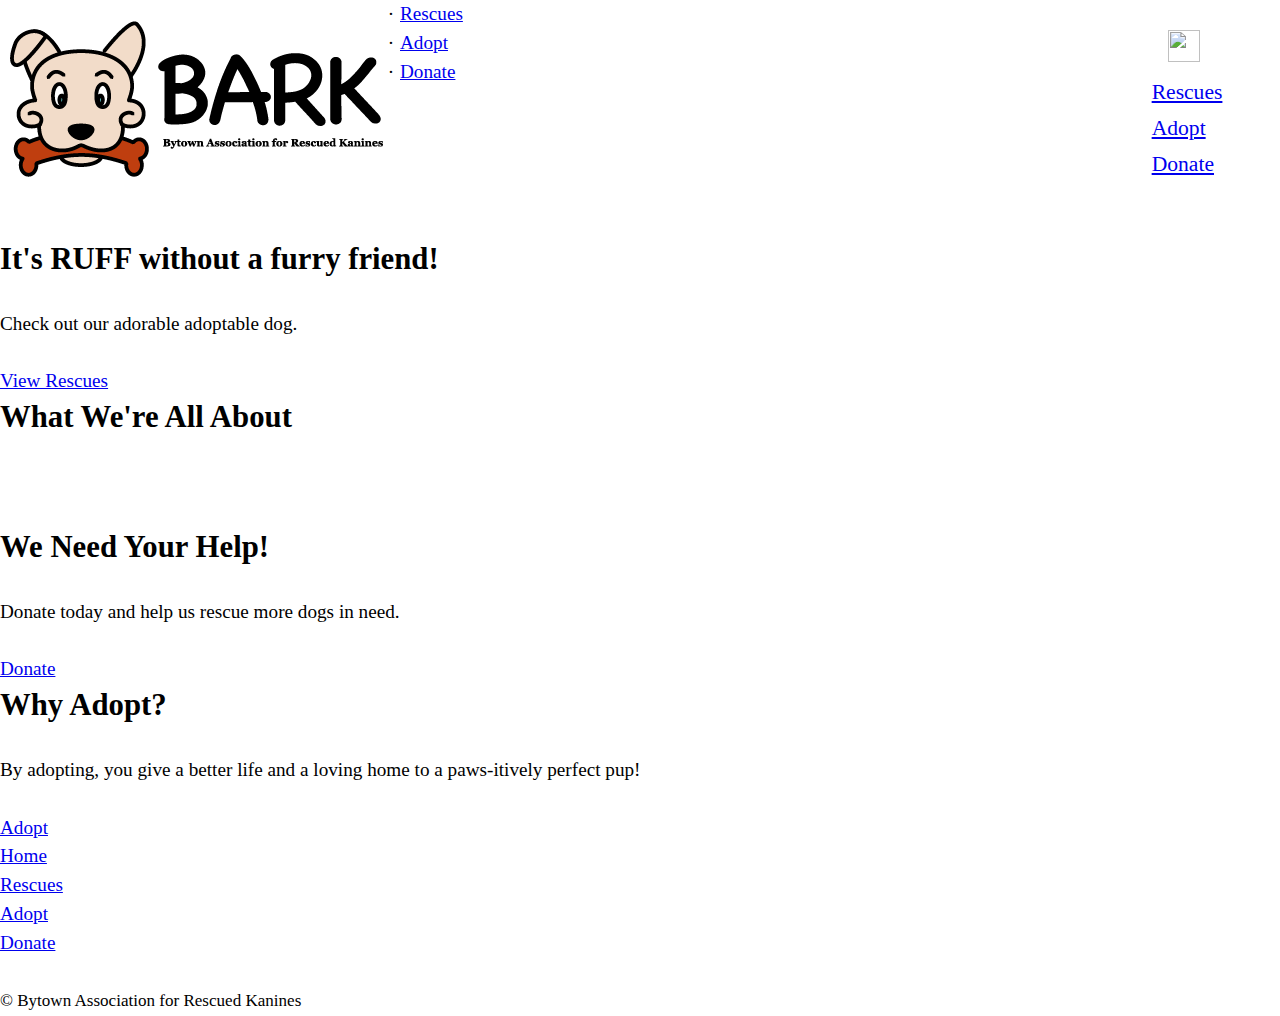
==== index.html @ 026fc251 "Add more content to index and create donate page" ====
<!DOCTYPE html>
<html lang="en-ca">
<head>
  <meta charset="utf-8">
  <title>BARK Ottawa • Home</title>
  <meta name="viewport" content="width=device-width,initial-scale=1">
  <link rel="shortcut icon" href="favicon.ico">
  <link rel="icon" type="image/png" href="favicon-196.png">
  <link href="css/moduels.css" rel="stylesheet">
  <link href="css/grid.css" rel="stylesheet">
  <link href="css/type.css" rel="stylesheet">
  <link href="css/main.css" rel="stylesheet">
</head>
<body>

  <header>
    <div class="grid">
      <div class="unit">
        <a href="index.html"><img src="images/bark-logo.png" alt="BARK logo"></a>
      </div>

      <nav class="unit">
        <ul>
          <li><a href="rescue.html">Rescues</a></li>
          <li><a href="adopt.html">Adopt</a></li>
          <li><a href="donate.html">Donate</a></li>
        </ul>
      </nav>
    </div>

    <div class="absolute  pin-tr pad-t gutter">
      <input type="checkbox" class="nav-check" id="nav-check">
      <label class="nav-label" for="nav-check">
        <i class="icon i-32">
          <img class="nav-open" src="images/icons/nav-open.svg" alt="">
          <img class="nav-close" src="images/icons/nav-close.svg" alt="">
        </i>
      </label>
      <nav class="nav island-1-2 gutter">
        <ul class="list-group push-0">
          <li class="push-1-4 mega"><a href="rescue.html">Rescues</a></li>
          <li class="push-1-4 mega"><a href="adopt.html">Adopt</a></li>
          <li class="mega"><a href="donate.html">Donate</a></li>
        </ul>
      </nav>
    </div>
  </header>

  <main>
    <section>
      <div>
        <div>
          <img src="" alt="">
        <div>

        <div>
          <h2>It's RUFF without a furry friend!</h2>
          <p>Check out our adorable adoptable dog.</p>

          <a href="rescue.html">View Rescues</a>
        </div>
      </div>
    </section>

    <section>
      <h2>What We're All About</h2>

      <div class="grid">
        <p class="unit"
        ></p>

        <div class="unit">
          <img src="" alt="">
        </div>
      </div>
    </section>

    <section>
      <div>
        <div>
          <img src="" alt="">
        <div>

        <div>
          <h2>We Need Your Help!</h2>
          <p>Donate today and help us rescue more dogs in need.</p>

          <a href="donate.html">Donate</a>
        </div>
      </div>
    </section>

    <section>
      <div>
        <h2>Why Adopt?</h2>
        <p>By adopting, you give a better life and a loving home to a paws-itively perfect pup!</p>

        <a href="adopt.html">Adopt</a>
      </div>
    </section>
  </main>

  <footer>
    <nav class="footer-nav">
      <ul>
        <li class="current-footer"><a href="index.html">Home</a></li>
        <li><a href="rescue.html">Rescues</a></li>
        <li><a href="adopt.html">Adopt</a></li>
        <li><a href="donate.html">Donate</a></li>
      </ul>
    </nav>

    <small>© Bytown Association for Rescued Kanines</small>
  </footer>

</body>
</html>
---- css/moduels.css ----
/*
 * Modulifier || Code released under the UNLICENSE
 * Code under other copyrights & licenses listed below.
 * https://modulifier.web-dev.tools/#responsive;images;list-group;embed;media-object;icons;hidden;positioning;nice-lists;forms;buttons;accessibility;print
 */

@-moz-viewport { width: device-width; scale: 1; }
@-ms-viewport { width: device-width; scale: 1; }
@-o-viewport { width: device-width; scale: 1; }
@-webkit-viewport { width: device-width; scale: 1; }
@viewport { width: device-width; scale: 1; }

html {
  box-sizing: border-box;
  -moz-text-size-adjust: 100%;
  -ms-text-size-adjust: 100%;
  -webkit-text-size-adjust: 100%;
  text-size-adjust: 100%;
}

*, *::before, *::after {
  box-sizing: inherit;
}

body {
  margin: 0;
}

article,
aside,
details,
figcaption,
figure,
footer,
header,
main,
menu,
nav,
section,
summary {
  display: block;
}

audio,
canvas,
progress,
video {
  display: inline-block;
  vertical-align: baseline;
}

template {
  display: none;
}

details {
  cursor: pointer;
}

audio:not([controls]) {
  display: none;
  height: 0;
}

a,
area,
button,
input,
label,
select,
textarea,
[tabindex] {
  -ms-touch-action: manipulation;
  touch-action: manipulation;
}

img {
  border: 0;
}

.img-flex,
.img-flex img {
  display: block;
  width: 100%;
}

svg {
  fill: currentColor;
}

svg:not(:root) {
  overflow: hidden;
}

svg.img-flex {
  width: 100%;
  height: 100%;
}

.image-replacement, .ir {
  overflow: hidden;
  direction: ltr;
  text-align: left;
  text-indent: 100%;
  white-space: nowrap;
}

.list-group, .list-group-inline, .list-group--inline {
  padding-left: 0;
  list-style-type: none;
}

.list-group > dd {
  margin-left: 0;
}

.list-group-inline::before,
.list-group-inline::after,
.list-group--inline::before,
.list-group--inline::after {
  content: "";
  display: table;
}

.list-group-inline::after,
.list-group--inline::after {
  clear: both;
}

.list-group-inline > li,
.list-group--inline > li {
  display: inline-block;
}

.list-group-inline > dt,
.list-group--inline > dt {
  clear: left;
  float: left;
  width: 11em;
}

.list-group-inline > dd,
.list-group--inline > dd {
  float: left;
  min-width: 12em;
}

.embed {
  margin-left: 0;
  margin-right: 0;
  overflow: hidden;
  position: relative;
  width: 100%;
}

.embed-1by1, .embed--1by1 {
  padding-top: 100%; /* Square */
}

.embed-4by3, .embed--4by3 {
  padding-top: 75%; /* Traditional TV/computer screens */
}

.embed-iso216, .embed--iso216 {
  padding-top: 70.92%; /* A-standard paper sizes */
}

.embed-3by2, .embed--3by2 {
  padding-top: 66.6%; /* Classic 35 mm film & most digital photos, landscape */
}

.embed-2by3, .embed--2by3 {
  padding-top: 150%; /* Classic 35 mm film & most digital photos, portrait */
}

.embed-golden, .embed--golden {
  padding-top: 61.8%; /* The Golden Ratio */
}

.embed-16by9, .embed--16by9 {
  padding-top: 56.25%; /* HD TV */
}

.embed-185by100, .embed--185by100 {
  padding-top: 54.05%; /* Common widescreen cinema */
}

.embed-24by10, .embed--24by10 {
  padding-top: 41.667%; /* Widescreen cinema: 2.4:1 */
}

.embed-3by1, .embed--3by1 {
  padding-top: 33.3333%; /* Panorama photos */
}

.embed-4by1, .embed--4by1 {
  padding-top: 25%; /* Polyvision */
}

.embed-5by1, .embed--5by1 {
  padding-top: 20%; /* Really wide... */
}

.embed-item, .embed__item {
  min-height: 100%;
  left: 0;
  position: absolute;
  top: 0;
  width: 100%;
}

.media {
  overflow: hidden;
}

.media-img, .media__img {
  float: left;
}

.media-img-reversed, .media__img--reversed {
  float: right;
}

.media-img-stacked, .media__img--stacked {
  float: none;
}

.media-body, .media__body {
  overflow: hidden;
  min-width: 12em; /* Slightly less than 200px, responsiveness built in */
}

.icon {
  display: inline-block;
  position: relative;
  background: transparent none no-repeat center center;
  background-size: contain;
  vertical-align: middle;
}

.i-16, .i--16 {
  height: 16px;
  width: 16px;
}

.i-18, .i--18 {
  height: 18px;
  width: 18px;
}

.i-20, .i--20 {
  height: 20px;
  width: 20px;
}

.i-24, .i--24 {
  height: 24px;
  width: 24px;
}

.i-32, .i--32 {
  height: 32px;
  width: 32px;
}

.i-48, .i--48 {
  height: 48px;
  width: 48px;
}

.i-64, .i--64 {
  height: 64px;
  width: 64px;
}

.i-96, .i--96 {
  height: 96px;
  width: 96px;
}

.i-128, .i--128 {
  height: 128px;
  width: 128px;
}

.i-192, .i--192 {
  height: 192px;
  width: 192px;
}

.i-256, .i--256 {
  height: 256px;
  width: 256px;
}

.icon img,
.icon svg {
  left: 0;
  height: 100%;
  position: absolute;
  top: 0;
  width: 100%;
  fill: currentColor;
}

.icon-label {
  vertical-align: middle;
}

.icon-link,
.icon-link:focus,
.icon-link:hover {
  text-decoration: none;
}

[hidden], .hidden {
  /* stylelint-disable declaration-no-important */
  display: none !important;
  visibility: hidden !important;
  /* stylelint-enable */
}

.visually-hidden {
  height: 1px;
  margin: -1px;
  overflow: hidden;
  padding: 0;
  position: absolute;
  width: 1px;
  border: 0;
  clip: rect(0 0 0 0);
  clip-path: inset(50%);
}

.visually-hidden.focusable:active, .visually-hidden.focusable:focus {
  height: auto;
  margin: 0;
  overflow: visible;
  position: static;
  width: auto;
  clip: auto;
  clip-path: none;
}

.invisible {
  visibility: hidden;
}

.chop,
.crop {
  overflow: hidden;
}

.truncate {
  max-width: 100%;
  overflow: hidden;
  width: 100%;
  text-overflow: ellipsis;
  white-space: nowrap;
}

.scrollable {
  max-width: 100%;
  overflow-x: auto;
  overflow-y: hidden;
  -webkit-overflow-scrolling: touch;
}

.flex-row {
  display: -webkit-flex;
  display: -ms-flexbox;
  display: flex;
}

.flex-justify {
  -webkit-justify-content: space-between;
  -ms-flex-pack: space-between;
  justify-content: space-between;
}

.flex-align-center {
  -webkit-align-items: center;
  -ms-flex-align: center;
  align-items: center;
}

.center-text,
.center-flow {
  text-align: center;
}

.center-block {
  margin-left: auto;
  margin-right: auto;
}

.no-auto-margins,
.not-centered {
  /* stylelint-disable declaration-no-important */
  margin-left: 0 !important;
  margin-right: 0 !important;
  /* stylelint-enable */
}

.center-content,
.center-content-vertical,
.center-contents,
.center-contents-vertical {
  display: -webkit-flex;
  display: -ms-flexbox;
  display: flex;
  -webkit-justify-content: center;
  -ms-flex-pack: center;
  justify-content: center;
  -webkit-align-items: center;
  -ms-flex-align: center;
  align-items: center;
  -webkit-align-content: center;
  -ms-flex-line-pack: center;
  align-content: center;
  -webkit-flex-direction: column wrap;
  -ms-flex-direction: column wrap;
  flex-flow: column wrap;
}

.center-content-start,
.center-content-vertical-start,
.center-contents-start,
.center-contents-vertical-start {
  display: -webkit-flex;
  display: -ms-flexbox;
  display: flex;
  -webkit-justify-content: center;
  -ms-flex-pack: center;
  justify-content: center;
  -webkit-flex-direction: column wrap;
  -ms-flex-direction: column wrap;
  flex-flow: column wrap;
}

.center-content-horizontal,
.center-contents-horizontal {
  display: -webkit-flex;
  display: -ms-flexbox;
  display: flex;
  -webkit-justify-content: center;
  -ms-flex-pack: center;
  justify-content: center;
  -webkit-align-items: center;
  -ms-flex-align: center;
  align-items: center;
  -webkit-align-content: center;
  -ms-flex-line-pack: center;
  align-content: center;
  -webkit-flex-direction: row wrap;
  -ms-flex-direction: row wrap;
  flex-flow: row wrap;
}

.clearfix::after {
  content: " ";
  display: block;
  clear: both;
}

.left {
  float: left;
}

.right {
  float: right;
}

.inline {
  display: inline;
}

.block {
  display: block;
}

.inline-block, .ib {
  display: inline-block;
}

.valign-top {
  vertical-align: top;
}

.valign-bottom {
  vertical-align: bottom;
}

.valign-middle {
  vertical-align: middle;
}

.fixed {
  position: fixed;
}

.relative {
  position: relative;
}

[class*="pin-"],
.absolute {
  position: absolute;
}

.static {
  position: static;
}

.zindex-1 {
  z-index: 1;
}

.zindex-2 {
  z-index: 2;
}

.zindex-3 {
  z-index: 3;
}

.zindex-1000 {
  z-index: 1000;
}

.pin-top-left,
.pin-left-top,
.pin-tl,
.pin-lt {
  top: 0;
  left: 0;
}

.pin-top-right,
.pin-right-top,
.pin-tr,
.pin-rt {
  top: 0;
  right: 0;
}

.pin-bottom-left,
.pin-left-bottom,
.pin-bl,
.pin-lb {
  bottom: 0;
  left: 0;
}

.pin-bottom-right,
.pin-right-bottom,
.pin-br,
.pin-rb {
  bottom: 0;
  right: 0;
}

.pin-top-center,
.pin-center-top,
.pin-tc,
.pin-ct {
  left: 50%;
  top: 0;
  transform: translateX(-50%);
}

.pin-bottom-center,
.pin-center-bottom,
.pin-bc,
.pin-cb {
  bottom: 0;
  left: 50%;
  transform: translateX(-50%);
}

.pin-center-left,
.pin-left-center,
.pin-cl,
.pin-lc {
  left: 0;
  top: 50%;
  transform: translateY(-50%);
}

.pin-center-right,
.pin-right-center,
.pin-cr,
.pin-rc {
  right: 0;
  top: 50%;
  transform: translateY(-50%);
}

.pin-center, .pin-c {
  left: 50%;
  top: 50%;
  transform: translate(-50%, -50%);
}

.width-quarter, .w-1-4 {
  width: 25%;
}

.width-half, .w-1-2 {
  width: 50%;
}

.width-full, .w-1 {
  width: 100%;
}

.height-quarter, .h-1-4 {
  height: 25%;
}

.height-half, .h-1-2 {
  height: 50%;
}

.height-full, .h-1 {
  height: 100%;
}

.height-win-quarter, .h-w-1-4 {
  height: 25vh;
  max-height: 46em;
}

.height-win-half, .h-w-1-2 {
  height: 50vh;
  max-height: 46em;
}

.height-win-full, .h-w-1 {
  height: 100vh;
  max-height: 46em;
}

ul {
  list-style-type: none;
}

ul > li::before {
  content: "·";
  float: left;
  margin-left: -1.6em;
  width: 1.3em;
  text-align: right;
}

ol {
  counter-reset: ol-simple-numbers;
  list-style-type: none;
}

ol > li::before {
  float: left;
  margin-left: -1.6em;
  width: 1.3em;
  counter-increment: ol-simple-numbers;
  content: counter(ol-simple-numbers);
  text-align: right;
}

.list-group > li::before,
.list-group-inline > li::before,
.list-group--inline > li::before {
  content: none;
}

/* stylelint-disable no-descending-specificity */

/*
 * (c) Nicolas Gallagher and Jonathan Neal of Normalize.css || MIT License
 *     https://necolas.github.io/normalize.css/
 */

button,
input,
optgroup,
select,
textarea {
  color: inherit;
  font: inherit;
  margin: 0;
}

button,
input {
  overflow: visible;
}

button,
select {
  text-transform: none;
}

button,
html [type="button"],
[type="reset"],
[type="submit"] {
  -webkit-appearance: button;
  cursor: pointer;
}

button[disabled],
html input[disabled] {
  cursor: default;
}

button::-moz-focus-inner,
input::-moz-focus-inner {
  border: 0;
  padding: 0;
}

[type="checkbox"],
[type="radio"] {
  opacity: 0;
  position: absolute;
  height: 1px;
  width: 1px;
}

[type="number"]::-webkit-inner-spin-button,
[type="number"]::-webkit-outer-spin-button {
  height: auto;
}

[type="search"]::-webkit-search-cancel-button,
[type="search"]::-webkit-search-decoration {
  -webkit-appearance: none;
}

fieldset {
  padding-left: 0;
  padding-right: 0;

  border: 0;
  border-top: 2px solid #666;
}

legend {
  color: inherit;
  display: table;
  max-width: 100%;
  padding: 0 .3em 0 0;
  white-space: normal;

  border: 0;

  font-weight: bold;
}

optgroup {
  font-weight: bold;
}

::-webkit-input-placeholder {
  color: inherit;
  opacity: .54;
}

::-webkit-file-upload-button {
  -webkit-appearance: button;
  font: inherit;
}

/* End Normalize.css code */

label,
.label-block {
  display: block;
  cursor: pointer;
}

[type="checkbox"] + label,
[type="radio"] + label,
.label-inline {
  display: inline-block;
}

input:not([type]),
[type="text"],
[type="number"],
[type="search"],
[type="url"],
[type="email"],
[type="password"],
[type="tel"],
[type="datetime-local"],
[type="month"],
[type="week"],
[type="date"],
[type="time"],
[type="range"],
select,
textarea {
  -moz-appearance: none;
  -webkit-appearance: none;
  appearance: none;
}

input,
textarea {
  display: block;
  width: 100%;

  background-color: #fff;
  border: 2px solid #666;
  border-radius: 0;
}

label {
  vertical-align: middle;
}

textarea {
  max-width: 100%;
  min-height: 4em;
  overflow: auto;
}

[type="color"] {
  display: inline-block;
  width: 2em;
}

select {
  display: block;
  width: 100%;

  background-image: url("data:image/svg+xml,%3Csvg xmlns='http://www.w3.org/2000/svg' width='256' height='256' viewBox='0 0 256 256'%3E%3Cpath fill='none' stroke='%23000' stroke-miterlimit='10' stroke-width='70' d='M36.3 82.1l91.9 91.8 91.5-91.8'/%3E%3C/svg%3E");
  background-repeat: no-repeat;
  background-position: calc(100% - .4em) center;
  background-size: 18px auto;
  background-color: #fff;
  border: 2px solid #666;
  border-radius: 0;
}

[type="checkbox"] + label::before {
  content: " ";
  display: inline-block;
  height: 1.8em;
  margin-right: .3em;
  position: relative;
  vertical-align: middle;
  top: -.1em;
  width: 1.8em;

  background-color: #fff;
  background-size: cover;
  border: 2px solid #666;

  line-height: inherit;
}

[type="checkbox"]:checked + label::before {
  background-image: url("data:image/svg+xml,%3Csvg xmlns='http://www.w3.org/2000/svg' width='256' height='256' viewBox='0 0 256 256'%3E%3Cpath fill='none' stroke='%23000' stroke-miterlimit='10' stroke-width='50' d='M49.9 130.1l50.8 50.7L206.1 75.2'/%3E%3C/svg%3E");
}

[type="checkbox"]:focus + label::before {
  outline: 3px solid #000;
  z-index: 1000;
}

[type="radio"] + label::before {
  content: " ";
  display: inline-block;
  height: 1.8em;
  margin-right: .3em;
  position: relative;
  vertical-align: middle;
  top: -.1em;
  width: 1.8em;

  background-color: #fff;
  background-size: cover;
  border: 2px solid #666;
  border-radius: 50%;

  line-height: inherit;
}

[type="radio"]:checked + label::before {
  background-image: url("data:image/svg+xml,%3Csvg xmlns='http://www.w3.org/2000/svg' width='256' height='256' viewBox='0 0 256 256'%3E%3Ccircle cx='128' cy='128' r='70.4'/%3E%3C/svg%3E");
}

[type="radio"]:focus + label::before,
[type="radio"] + label:focus::before {
  box-shadow: 0 0 0 3px #000;
  z-index: 1000;
}

[type="range"] {
  border: 0;
  background-color: #fff;
}

[type="range"]::-webkit-slider-runnable-track {
  height: 6px;

  -webkit-appearance: none;
  appearance: none;
  background-color: #ccc;
  border: 0;
  border-radius: 3px;
}

[type="range"]:active::-webkit-slider-runnable-track {
  background-color: #ccc;
}

[type="range"]::-moz-range-track {
  height: 6px;

  -moz-appearance: none;
  appearance: none;
  background-color: #ccc;
  border: 0;
  border-radius: 3px;
}

[type="range"]:active::-moz-range-track {
  background-color: #ccc;
}

[type="range"]::-ms-track {
  height: 6px;

  -ms-appearance: none;
  appearance: none;
  background-color: #ccc;
  border: 0;
  border-radius: 3px;
}

[type="range"]:active::-ms-track {
  background-color: #ccc;
}

[type="range"]::-webkit-slider-thumb {
  margin-top: -4px;
  height: 16px;
  width: 16px;

  -webkit-appearance: none;
  appearance: none;
  background-color: #000;
  border: none;
  border-radius: 50%;
}

[type="range"]:hover::-webkit-slider-thumb {
  background-color: #000;
}

[type="range"]:active::-webkit-slider-thumb {
  background-color: #000;
}

[type="range"]::-moz-range-thumb {
  margin-top: -4px;
  height: 16px;
  width: 16px;

  -webkit-appearance: none;
  appearance: none;
  background-color: #000;
  border: none;
  border-radius: 50%;
}

[type="range"]:hover::-moz-range-thumb {
  background-color: #000;
}

[type="range"]:active::-moz-range-thumb {
  background-color: #000;
}

[type="range"]::-ms-thumb {
  margin-top: -4px;
  height: 16px;
  width: 16px;

  -webkit-appearance: none;
  appearance: none;
  background-color: #000;
  border: none;
  border-radius: 50%;
}

[type="range"]:hover::-ms-thumb {
  background-color: #000;
}

[type="range"]:active::-ms-thumb {
  background-color: #000;
}

[type="checkbox"].hide-custom-input + label::before,
[type="checkbox"] + .hide-custom-input::before,
[type="radio"].hide-custom-input + label::before,
[type="radio"] + .hide-custom-input::before {
  content: none;
  display: none;
}

/* stylelint-enable */

.link-box {
  display: block;
  text-decoration: none;
}

/* stylelint-disable no-descending-specificity */

button,
.btn {
  cursor: pointer;
  display: inline-block;
  margin: 0;
  overflow: visible;
  padding: .375em .75em .42em;
  -webkit-appearance: none;
  -moz-appearance: none;
  appearance: none;
  background-color: #333;
  border-radius: 4px;
  border: 3px solid #333;
  color: #fff;
  font: inherit;
  text-decoration: none;
  text-transform: none;
}

button::-moz-focus-inner {
  border: 0;
  padding: 0;
}

/* stylelint-enable */

button:focus,
button:hover,
.btn:focus,
.btn:hover {
  background-color: #000;
  border-color: #000;
  color: #fff;
}

button[disabled] {
  cursor: default;
}

.btn-light, .btn--light {
  background-color: #e2e2e2;
  border-color: #e2e2e2;
  color: #000;
}

.btn-light:focus,
.btn-light:hover,
.btn--light:focus,
.btn--light:hover {
  background-color: #666;
  border-color: #666;
  color: #fff;
}

.btn-ghost,
.btn--ghost {
  background-color: transparent;
  border-color: #333;
  color: #000;
}

.btn-ghost:focus,
.btn-ghost:hover,
.btn--ghost:focus,
.btn--ghost:hover {
  background-color: #e2e2e2;
  border-color: #000;
  color: #000;
}

.btn-link {
  display: inline;
  padding: 0;
  background-color: transparent;
  border-radius: 0;
  border: 0;
  color: inherit;
}

.btn-link:focus,
.btn-link:hover {
  background-color: transparent;
  color: inherit;
}

a:hover, a:active {
  outline: none;
}

a:focus,
[tabindex="0"]:focus,
details:focus,
summary:focus,
input:focus,
textarea:focus,
button:focus,
select:focus {
  outline: 3px solid #000;
  outline-offset: 0;
}

a:focus, [tabindex="0"]:focus {
  outline-offset: 3px;
}

.skip-links {
  margin: 0;
  padding: 0;
  list-style-type: none;
}

.skip-links > li::before {
  content: none; /* Remove the bullets if nice lists is selected */
}

.skip-links a,
.skip-links button {
  padding: .5em .75em;
  position: absolute;
  top: -10em;
  z-index: 10000; /* To make sure they're always on top */
  background-color: #000;
  border: 0;
  color: #fff;
  font-size: 1.125rem;
  font-weight: bold;
  text-decoration: none;
}

.skip-links a:focus,
.skip-links button:focus {
  outline-offset: 3px;
  top: 0;
}

[aria-busy="true"] {
  cursor: progress;
}

[aria-controls] {
  cursor: pointer;
}

[aria-disabled] {
  cursor: default;
}

.print-only {
  display: none;
  visibility: hidden;
}

.page-break-before {
  page-break-before: always;
}

.page-break-after {
  page-break-after: always;
}

.no-page-break-inside {
  page-break-inside: avoid;
}

@media print {

  /* stylelint-disable declaration-no-important */

  .no-print {
    display: none !important;
    visibility: hidden !important;
  }

  .print-only,
  .force-print {
    display: block !important;
    visibility: visible !important;
  }

  /* stylelint-enable */

  .visually-hidden.force-print {
    height: auto;
    margin: 0;
    overflow: visible;
    padding: 0;
    position: static;
    width: auto;
    border: 0;
    clip: initial;
    clip-path: none;
  }

  /*
   * (c) Fabien Sa || MIT License
   *     http://bafs.github.io/Gutenberg/
   */

  table,
  blockquote,
  pre,
  code,
  figure,
  li,
  hr,
  ul,
  ol,
  a,
  tr {
    page-break-inside: avoid;
  }

  h1, h2, h3, h4, h5, h6, p, a {
    orphans: 3;
    widows: 3;
  }

  h1,
  h2,
  h3,
  h4,
  h5,
  h6 {
    page-break-after: avoid;
    page-break-inside: avoid;
  }

  h1 + p,
  h2 + p,
  h3 + p,
  h4 + p,
  h5 + p,
  h6 + p {
    page-break-before: avoid;
  }

  img {
    page-break-after: auto;
    page-break-before: auto;
    page-break-inside: avoid;
  }

  /* stylelint-disable declaration-no-important */

  pre {
    white-space: pre-wrap !important;
    word-wrap: break-word;
  }

  /* stylelint-enable */

  /* End Gutenberg code */

  /*
   * (c) HTML5 Boilerplate || MIT License
   *     https://html5boilerplate.com/
   */

  /* stylelint-disable declaration-no-important */

  *, *::before, *::after, *::first-letter, *::first-line {
    background: none transparent !important;
    color: #000 !important;
    box-shadow: none !important;
    text-shadow: none !important;
  }

  /* stylelint-enable */

  a, a:visited {
    text-decoration: underline;
  }

  a[href]::after {
    content: " (" attr(href) ")";
  }

  abbr[title]::after {
    content: " (" attr(title) ")";
  }

  a[href^="#"]::after,
  a[href^="javascript:"]::after,
  a.no-print-href::after,
  a.href-no-print::after {
    content: "";
  }

  thead {
    display: table-header-group;
  }

  /* End HTML5 Boilerplate code */

}
---- css/grid.css ----
/*
  Gridifier || Code released under the UNLICENSE
  https://gridifier.web-dev.tools/#xs,4,0,0,0;s,4,25,0,0;m,4,38,1,1;l,4,60,1,1
*/

.grid {
  margin: 0;
  padding: 0;
  letter-spacing: -.31em;
  text-rendering: optimizeSpeed;
  display: -webkit-flex;
  display: -ms-flexbox;
  display: flex;
  -webkit-flex-flow: row wrap;
  -ms-flex-flow: row wrap;
  flex-flow: row wrap;
}

.grid-bottom {
  -webkit-align-items: flex-end;
  -ms-align-items: flex-end;
  align-items: flex-end;
}

.grid-middle {
  -webkit-align-items: center;
  -ms-align-items: center;
  align-items: center;
}

.grid-stretch {
  -webkit-align-items: stretch;
  -ms-align-items: stretch;
  align-items: stretch;
}

.opera-only :-o-prefocus,
.grid {
  word-spacing: -.43em;
}

.unit {
  letter-spacing: normal;
  text-rendering: auto;
  vertical-align: top;
  word-spacing: normal;
  display: inline-block;
  visibility: visible;
}

.grid-bottom .unit {
  vertical-align: bottom;
}

.grid-middle .unit {
  vertical-align: middle;
}

[class*="unit-push-"],
[class*="unit-pull-"] {
  position: relative;
}

.unit-content-distribute {
  display: -ms-flexbox;
  display: -webkit-flex;
  display: flex;
  -ms-flex-direction: column;
  -webkit-flex-direction: column;
  flex-direction: column;
  -ms-flex-pack: justify;
  -webkit-justify-content: space-between;
  justify-content: space-between;
}

.unit-content-center,
.unit-content-center-vertical {
  display: -webkit-flex;
  display: -ms-flexbox;
  display: flex;
  -webkit-justify-content: center;
  -ms-flex-pack: center;
  justify-content: center;
  -webkit-align-items: center;
  -ms-flex-align: center;
  align-items: center;
  -webkit-align-content: center;
  -ms-flex-line-pack: center;
  align-content: center;
  -webkit-flex-direction: column wrap;
  -ms-flex-direction: column wrap;
  flex-flow: column wrap;
}

.unit-content-center-horizontal {
  display: -webkit-flex;
  display: -ms-flexbox;
  display: flex;
  -webkit-justify-content: center;
  -ms-flex-pack: center;
  justify-content: center;
  -webkit-align-items: center;
  -ms-flex-align: center;
  align-items: center;
  -webkit-align-content: center;
  -ms-flex-line-pack: center;
  align-content: center;
  -webkit-flex-direction: row wrap;
  -ms-flex-direction: row wrap;
  flex-flow: row wrap;
}

.content-fill,
.content-stretch {
  -ms-flex-grow: 2;
  -webkit-flex-grow: 2;
  flex-grow: 2;
  max-width: 100%; /* @bugfix: IE 10, 11 */
}

.content-shrink {
  -ms-align-self: center;
  -webkit-align-self: center;
  align-self: center;
}

.unit-xs-hidden,
.xs-0 {
  display: none;
  visibility: hidden;
}

.unit-xs-centered {
  margin: 0 auto;
}

.unit-xs-1,
.xs-1 {
  display: block;
  visibility: visible;
  width: 100%;
}

.unit-xs-1-2,
.xs-1-2 {
  width: 50%;
}

.unit-xs-1-3,
.xs-1-3 {
  width: 33.3333%;
}

.unit-xs-2-3,
.xs-2-3 {
  width: 66.6667%;
}

.unit-xs-1-4,
.xs-1-4 {
  width: 25%;
}

.unit-xs-3-4,
.xs-3-4 {
  width: 75%;
}

.unit-xs-1-2,
.xs-1-2,
.unit-xs-1-3,
.xs-1-3,
.unit-xs-2-3,
.xs-2-3,
.unit-xs-1-4,
.xs-1-4,
.unit-xs-3-4,
.xs-3-4 {
  display: inline-block;
  visibility: visible;
}

.unit-xs-1-2[class*="-content-"],
.xs-1-2[class*="-content-"],
.unit-xs-1-3[class*="-content-"],
.xs-1-3[class*="-content-"],
.unit-xs-2-3[class*="-content-"],
.xs-2-3[class*="-content-"],
.unit-xs-1-4[class*="-content-"],
.xs-1-4[class*="-content-"],
.unit-xs-3-4[class*="-content-"],
.xs-3-4[class*="-content-"] {
  display: -webkit-flex;
  display: -ms-flexbox;
  display: flex;
}

.unit-xs-content-distribute,
.xs-content-distribute {
  display: -ms-flexbox;
  display: -webkit-flex;
  display: flex;
  -ms-flex-direction: column;
  -webkit-flex-direction: column;
  flex-direction: column;
  -ms-flex-pack: justify;
  -webkit-justify-content: space-between;
  justify-content: space-between;
}

.unit-xs-content-center,
.unit-xs-content-center-vertical {
  display: -webkit-flex;
  display: -ms-flexbox;
  display: flex;
  -webkit-justify-content: center;
  -ms-flex-pack: center;
  justify-content: center;
  -webkit-align-items: center;
  -ms-flex-align: center;
  align-items: center;
  -webkit-align-content: center;
  -ms-flex-line-pack: center;
  align-content: center;
  -webkit-flex-direction: column wrap;
  -ms-flex-direction: column wrap;
  flex-flow: column wrap;
}

.unit-xs-content-center-horizontal {
  display: -webkit-flex;
  display: -ms-flexbox;
  display: flex;
  -webkit-justify-content: center;
  -ms-flex-pack: center;
  justify-content: center;
  -webkit-align-items: center;
  -ms-flex-align: center;
  align-items: center;
  -webkit-align-content: center;
  -ms-flex-line-pack: center;
  align-content: center;
  -webkit-flex-direction: row wrap;
  -ms-flex-direction: row wrap;
  flex-flow: row wrap;
}

.xs-content-fill,
.xs-content-stretch {
  -ms-flex-grow: 2;
  -webkit-flex-grow: 2;
  flex-grow: 2;
  max-width: 100%; /* @bugfix: IE 10, 11 */
}

.xs-content-shrink {
  -ms-align-self: center;
  -webkit-align-self: center;
  align-self: center;
}

@media only screen and (min-width: 25em) {

  .unit-s-hidden,
  .s-0 {
    display: none;
    visibility: hidden;
  }

  .unit-s-centered {
    margin: 0 auto;
  }

  .unit-s-1,
  .s-1 {
    display: block;
    visibility: visible;
    width: 100%;
  }

  .unit-s-1-2,
  .s-1-2 {
    width: 50%;
  }

  .unit-s-1-3,
  .s-1-3 {
    width: 33.3333%;
  }

  .unit-s-2-3,
  .s-2-3 {
    width: 66.6667%;
  }

  .unit-s-1-4,
  .s-1-4 {
    width: 25%;
  }

  .unit-s-3-4,
  .s-3-4 {
    width: 75%;
  }

  .unit-s-1-2,
  .s-1-2,
  .unit-s-1-3,
  .s-1-3,
  .unit-s-2-3,
  .s-2-3,
  .unit-s-1-4,
  .s-1-4,
  .unit-s-3-4,
  .s-3-4 {
    display: inline-block;
    visibility: visible;
  }

  .unit-s-1-2[class*="-content-"],
  .s-1-2[class*="-content-"],
  .unit-s-1-3[class*="-content-"],
  .s-1-3[class*="-content-"],
  .unit-s-2-3[class*="-content-"],
  .s-2-3[class*="-content-"],
  .unit-s-1-4[class*="-content-"],
  .s-1-4[class*="-content-"],
  .unit-s-3-4[class*="-content-"],
  .s-3-4[class*="-content-"] {
    display: -webkit-flex;
    display: -ms-flexbox;
    display: flex;
  }

  .unit-s-content-distribute,
  .s-content-distribute {
    display: -ms-flexbox;
    display: -webkit-flex;
    display: flex;
    -ms-flex-direction: column;
    -webkit-flex-direction: column;
    flex-direction: column;
    -ms-flex-pack: justify;
    -webkit-justify-content: space-between;
    justify-content: space-between;
  }

  .unit-s-content-center,
  .unit-s-content-center-vertical {
    display: -webkit-flex;
    display: -ms-flexbox;
    display: flex;
    -webkit-justify-content: center;
    -ms-flex-pack: center;
    justify-content: center;
    -webkit-align-items: center;
    -ms-flex-align: center;
    align-items: center;
    -webkit-align-content: center;
    -ms-flex-line-pack: center;
    align-content: center;
    -webkit-flex-direction: column wrap;
    -ms-flex-direction: column wrap;
    flex-flow: column wrap;
  }

  .unit-s-content-center-horizontal {
    display: -webkit-flex;
    display: -ms-flexbox;
    display: flex;
    -webkit-justify-content: center;
    -ms-flex-pack: center;
    justify-content: center;
    -webkit-align-items: center;
    -ms-flex-align: center;
    align-items: center;
    -webkit-align-content: center;
    -ms-flex-line-pack: center;
    align-content: center;
    -webkit-flex-direction: row wrap;
    -ms-flex-direction: row wrap;
    flex-flow: row wrap;
  }

  .s-content-fill,
  .s-content-stretch {
    -ms-flex-grow: 2;
    -webkit-flex-grow: 2;
    flex-grow: 2;
    max-width: 100%; /* @bugfix: IE 10, 11 */
  }

  .s-content-shrink {
    -ms-align-self: center;
    -webkit-align-self: center;
    align-self: center;
  }

}

@media only screen and (min-width: 38em) {

  .unit-m-hidden,
  .m-0 {
    display: none;
    visibility: hidden;
  }

  .unit-m-centered {
    margin: 0 auto;
  }

  .unit-m-1,
  .m-1 {
    display: block;
    visibility: visible;
    width: 100%;
  }

  .unit-offset-m-0 {
    margin-left: 0;
  }

  .unit-push-m-0,
  .unit-pull-m-0 {
    left: 0;
  }

  .unit-m-1-2,
  .m-1-2 {
    width: 50%;
  }

  .unit-offset-m-1-2 {
    margin-left: 50%;
  }

  .unit-push-m-1-2 {
    left: 50%;
  }

  .unit-pull-m-1-2 {
    left: -50%;
  }

  .unit-m-1-3,
  .m-1-3 {
    width: 33.3333%;
  }

  .unit-offset-m-1-3 {
    margin-left: 33.3333%;
  }

  .unit-push-m-1-3 {
    left: 33.3333%;
  }

  .unit-pull-m-1-3 {
    left: -33.3333%;
  }

  .unit-m-2-3,
  .m-2-3 {
    width: 66.6667%;
  }

  .unit-offset-m-2-3 {
    margin-left: 66.6667%;
  }

  .unit-push-m-2-3 {
    left: 66.6667%;
  }

  .unit-pull-m-2-3 {
    left: -66.6667%;
  }

  .unit-m-1-4,
  .m-1-4 {
    width: 25%;
  }

  .unit-offset-m-1-4 {
    margin-left: 25%;
  }

  .unit-push-m-1-4 {
    left: 25%;
  }

  .unit-pull-m-1-4 {
    left: -25%;
  }

  .unit-m-3-4,
  .m-3-4 {
    width: 75%;
  }

  .unit-offset-m-3-4 {
    margin-left: 75%;
  }

  .unit-push-m-3-4 {
    left: 75%;
  }

  .unit-pull-m-3-4 {
    left: -75%;
  }

  .unit-m-1-2,
  .m-1-2,
  .unit-m-1-3,
  .m-1-3,
  .unit-m-2-3,
  .m-2-3,
  .unit-m-1-4,
  .m-1-4,
  .unit-m-3-4,
  .m-3-4 {
    display: inline-block;
    visibility: visible;
  }

  .unit-m-1-2[class*="-content-"],
  .m-1-2[class*="-content-"],
  .unit-m-1-3[class*="-content-"],
  .m-1-3[class*="-content-"],
  .unit-m-2-3[class*="-content-"],
  .m-2-3[class*="-content-"],
  .unit-m-1-4[class*="-content-"],
  .m-1-4[class*="-content-"],
  .unit-m-3-4[class*="-content-"],
  .m-3-4[class*="-content-"] {
    display: -webkit-flex;
    display: -ms-flexbox;
    display: flex;
  }

  .unit-m-content-distribute,
  .m-content-distribute {
    display: -ms-flexbox;
    display: -webkit-flex;
    display: flex;
    -ms-flex-direction: column;
    -webkit-flex-direction: column;
    flex-direction: column;
    -ms-flex-pack: justify;
    -webkit-justify-content: space-between;
    justify-content: space-between;
  }

  .unit-m-content-center,
  .unit-m-content-center-vertical {
    display: -webkit-flex;
    display: -ms-flexbox;
    display: flex;
    -webkit-justify-content: center;
    -ms-flex-pack: center;
    justify-content: center;
    -webkit-align-items: center;
    -ms-flex-align: center;
    align-items: center;
    -webkit-align-content: center;
    -ms-flex-line-pack: center;
    align-content: center;
    -webkit-flex-direction: column wrap;
    -ms-flex-direction: column wrap;
    flex-flow: column wrap;
  }

  .unit-m-content-center-horizontal {
    display: -webkit-flex;
    display: -ms-flexbox;
    display: flex;
    -webkit-justify-content: center;
    -ms-flex-pack: center;
    justify-content: center;
    -webkit-align-items: center;
    -ms-flex-align: center;
    align-items: center;
    -webkit-align-content: center;
    -ms-flex-line-pack: center;
    align-content: center;
    -webkit-flex-direction: row wrap;
    -ms-flex-direction: row wrap;
    flex-flow: row wrap;
  }

  .m-content-fill,
  .m-content-stretch {
    -ms-flex-grow: 2;
    -webkit-flex-grow: 2;
    flex-grow: 2;
    max-width: 100%; /* @bugfix: IE 10, 11 */
  }

  .m-content-shrink {
    -ms-align-self: center;
    -webkit-align-self: center;
    align-self: center;
  }

}

@media only screen and (min-width: 60em) {

  .unit-l-hidden,
  .l-0 {
    display: none;
    visibility: hidden;
  }

  .unit-l-centered {
    margin: 0 auto;
  }

  .unit-l-1,
  .l-1 {
    display: block;
    visibility: visible;
    width: 100%;
  }

  .unit-offset-l-0 {
    margin-left: 0;
  }

  .unit-push-l-0,
  .unit-pull-l-0 {
    left: 0;
  }

  .unit-l-1-2,
  .l-1-2 {
    width: 50%;
  }

  .unit-offset-l-1-2 {
    margin-left: 50%;
  }

  .unit-push-l-1-2 {
    left: 50%;
  }

  .unit-pull-l-1-2 {
    left: -50%;
  }

  .unit-l-1-3,
  .l-1-3 {
    width: 33.3333%;
  }

  .unit-offset-l-1-3 {
    margin-left: 33.3333%;
  }

  .unit-push-l-1-3 {
    left: 33.3333%;
  }

  .unit-pull-l-1-3 {
    left: -33.3333%;
  }

  .unit-l-2-3,
  .l-2-3 {
    width: 66.6667%;
  }

  .unit-offset-l-2-3 {
    margin-left: 66.6667%;
  }

  .unit-push-l-2-3 {
    left: 66.6667%;
  }

  .unit-pull-l-2-3 {
    left: -66.6667%;
  }

  .unit-l-1-4,
  .l-1-4 {
    width: 25%;
  }

  .unit-offset-l-1-4 {
    margin-left: 25%;
  }

  .unit-push-l-1-4 {
    left: 25%;
  }

  .unit-pull-l-1-4 {
    left: -25%;
  }

  .unit-l-3-4,
  .l-3-4 {
    width: 75%;
  }

  .unit-offset-l-3-4 {
    margin-left: 75%;
  }

  .unit-push-l-3-4 {
    left: 75%;
  }

  .unit-pull-l-3-4 {
    left: -75%;
  }

  .unit-l-1-2,
  .l-1-2,
  .unit-l-1-3,
  .l-1-3,
  .unit-l-2-3,
  .l-2-3,
  .unit-l-1-4,
  .l-1-4,
  .unit-l-3-4,
  .l-3-4 {
    display: inline-block;
    visibility: visible;
  }

  .unit-l-1-2[class*="-content-"],
  .l-1-2[class*="-content-"],
  .unit-l-1-3[class*="-content-"],
  .l-1-3[class*="-content-"],
  .unit-l-2-3[class*="-content-"],
  .l-2-3[class*="-content-"],
  .unit-l-1-4[class*="-content-"],
  .l-1-4[class*="-content-"],
  .unit-l-3-4[class*="-content-"],
  .l-3-4[class*="-content-"] {
    display: -webkit-flex;
    display: -ms-flexbox;
    display: flex;
  }

  .unit-l-content-distribute,
  .l-content-distribute {
    display: -ms-flexbox;
    display: -webkit-flex;
    display: flex;
    -ms-flex-direction: column;
    -webkit-flex-direction: column;
    flex-direction: column;
    -ms-flex-pack: justify;
    -webkit-justify-content: space-between;
    justify-content: space-between;
  }

  .unit-l-content-center,
  .unit-l-content-center-vertical {
    display: -webkit-flex;
    display: -ms-flexbox;
    display: flex;
    -webkit-justify-content: center;
    -ms-flex-pack: center;
    justify-content: center;
    -webkit-align-items: center;
    -ms-flex-align: center;
    align-items: center;
    -webkit-align-content: center;
    -ms-flex-line-pack: center;
    align-content: center;
    -webkit-flex-direction: column wrap;
    -ms-flex-direction: column wrap;
    flex-flow: column wrap;
  }

  .unit-l-content-center-horizontal {
    display: -webkit-flex;
    display: -ms-flexbox;
    display: flex;
    -webkit-justify-content: center;
    -ms-flex-pack: center;
    justify-content: center;
    -webkit-align-items: center;
    -ms-flex-align: center;
    align-items: center;
    -webkit-align-content: center;
    -ms-flex-line-pack: center;
    align-content: center;
    -webkit-flex-direction: row wrap;
    -ms-flex-direction: row wrap;
    flex-flow: row wrap;
  }

  .l-content-fill,
  .l-content-stretch {
    -ms-flex-grow: 2;
    -webkit-flex-grow: 2;
    flex-grow: 2;
    max-width: 100%; /* @bugfix: IE 10, 11 */
  }

  .l-content-shrink {
    -ms-align-self: center;
    -webkit-align-self: center;
    align-self: center;
  }

}
---- css/type.css ----
/*
  Typografier || Code released under the UNLICENSE
  https://typografier.web-dev.tools/#0,100,1.3,1.067,0;38,110,1.4,1.125,1;60,120,1.5,1.125,1;90,130,1.5,1.125,1
*/

html {
  font-size: 100%;
  line-height: 1.3;
}

a {
  background-color: transparent;
  -webkit-text-decoration-skip: objects;
}

sub,
sup {
  font-size: .75em;
  line-height: 1px;
  position: relative;
  vertical-align: baseline;
}

sup {
  top: -.5em;
}

sub {
  bottom: -.25em;
}

pre,
code,
kbd,
samp {
  font-size: 1em;
}

abbr[title] {
  border-bottom: none;
  text-decoration: underline;
  text-decoration: underline dotted;
}

b,
strong {
  font-weight: bold;
}

dfn,
caption {
  font-style: italic;
}

hr {
  border: 0;
  border-top: 2px solid #000;
  height: 0;
}

table {
  border-collapse: collapse;
  border-spacing: 0;
  width: 100%;
  table-layout: fixed;
}

caption {
  text-align: left;
}

th,
td {
  border-bottom: 1px solid #000;
  text-align: left;
  vertical-align: top;
}

thead th {
  vertical-align: bottom;

  border-bottom-width: 2px;
}

.text-left {
  text-align: left;
}

.text-right {
  text-align: right;
}

.text-center {
  text-align: center;
}

.normal {
  font-weight: normal;
  font-style: normal;
}

.not-bold {
  font-weight: normal;
}

.not-italic {
  font-style: normal;
}

.bold {
  font-weight: bold;
}

.italic {
  font-style: italic;
}

.text-upper {
  text-transform: uppercase;
}

.text-lower {
  text-transform: lowercase;
}

.wrapper {
  margin-left: auto;
  margin-right: auto;
  max-width: 52em;
  width: 100%;
}

.wrapper-no-center {
  max-width: 52em;
  width: 100%;
}

.max-length {
  margin-left: auto;
  margin-right: auto;
  max-width: 36em;
  width: 100%;
}

.max-length-no-center {
  max-width: 36em;
  width: 100%;
}

h1,
h2,
h3,
h4,
h5,
h6,
p,
ul,
ol,
dl,
dd,
figure,
blockquote,
details,
hr,
fieldset,
pre,
table,
caption,
menu {
  margin: 0 0 1.3rem;
}

.tenamega {
  font-size: 2.0408rem;
  line-height: 2.925rem;
}

.tenakilo {
  font-size: 1.9127rem;
  line-height: 2.6rem;
}

.tena {
  font-size: 1.7926rem;
  line-height: 2.6rem;
}

.nina {
  font-size: 1.68rem;
  line-height: 2.275rem;
}

.yotta {
  font-size: 1.5745rem;
  line-height: 2.275rem;
}

.zetta {
  font-size: 1.4757rem;
  line-height: 1.95rem;
}

h1,
.exa {
  font-size: 1.383rem;
  line-height: 1.95rem;
}

h2,
.peta {
  font-size: 1.2962rem;
  line-height: 1.95rem;
}

h3,
.tera {
  font-size: 1.2148rem;
  line-height: 1.625rem;
}

h4,
.giga {
  font-size: 1.1385rem;
  line-height: 1.625rem;
}

h5,
.mega {
  font-size: 1.067rem;
  line-height: 1.625rem;
}

h6,
.kilo,
input,
textarea {
  font-size: 1rem;
  line-height: 1.3rem;
}

small,
.milli {
  font-size: .9372rem;
  line-height: 1.3rem;
}

.micro {
  font-size: .8784rem;
  line-height: 1.3rem;
}

.nano {
  font-size: .8232rem;
  line-height: 1.3rem;
}

.pico {
  font-size: .7715rem;
  line-height: 1.3rem;
}

ul {
  padding-left: 1em;
}

ol {
  padding-left: 1.6em;
}

input,
option,
select {
  height: calc(1.3rem + .1625rem + .1625rem);
}

[type="color"] {
  width: calc(1.3rem + .1625rem + .1625rem);
}

[type="checkbox"],
[type="radio"] {
  display: inline-block;
  height: auto;
}

.push {
  margin-bottom: 1.3rem;
}

.push-none,
.push-0 {
  margin-bottom: 0;
}

.push-double,
.push-2 {
  margin-bottom: 2.6rem;
}

.push-three-quarters,
.push-3-4 {
  margin-bottom: .975rem;
}

.push-half,
.push-1-2 {
  margin-bottom: .65rem;
}

.push-quarter,
.push-1-4 {
  margin-bottom: .325rem;
}

.push-eighth,
.push-1-8 {
  margin-bottom: .1625rem;
}

.push-right-eighth,
.push-r-1-8 {
  margin-right: .1625rem;
}

.push-right-quarter,
.push-r-1-4 {
  margin-right: .325rem;
}

.push-right-half,
.push-r-1-2 {
  margin-right: .65rem;
}

.push-right-three-quarters,
.push-r-3-4 {
  margin-right: .975rem;
}

.push-right,
.push-r {
  margin-right: 1.3rem;
}

.pad-top,
.pad-t {
  padding-top: 1.3rem;
}

.pad-bottom,
.pad-b {
  padding-bottom: 1.3rem;
}

.pad-top-double,
.pad-t-2 {
  padding-top: 2.6rem;
}

.pad-bottom-double,
.pad-b-2 {
  padding-bottom: 2.6rem;
}

.pad-top-three-quarters,
.pad-t-3-4 {
  padding-top: .975rem;
}

.pad-bottom-three-quarters,
.pad-b-3-4 {
  padding-bottom: .975rem;
}

.pad-top-half,
.pad-t-1-2 {
  padding-top: .65rem;
}

.pad-bottom-half,
.pad-b-1-2 {
  padding-bottom: .65rem;
}

.pad-top-quarter,
.pad-t-1-4 {
  padding-top: .325rem;
}

.pad-bottom-quarter,
.pad-b-1-4 {
  padding-bottom: .325rem;
}

.pad-top-eighth,
.pad-t-1-8 {
  padding-top: .1625rem;
}

.pad-bottom-eighth,
.pad-b-1-8 {
  padding-bottom: .1625rem;
}

.island {
  padding: 1.3rem;
}

.island-double,
.island-2 {
  padding: 2.6rem;
}

.island-three-quarters,
.island-3-4 {
  padding: .975rem;
}

.island-half,
.island-1-2 {
  padding: .65rem;
}

.island-quarter,
.island-1-4,
td,
table th {
  padding: .325rem;
}

.island-eighth,
.island-1-8,
input:not([type="checkbox"]),
input:not([type="radio"]),
textarea {
  padding: .1625rem;
}

.gutter {
  padding-left: 1.3rem;
  padding-right: 1.3rem;
}

.gutter-double,
.gutter-2 {
  padding-left: 2.6rem;
  padding-right: 2.6rem;
}

.gutter-three-quarters,
.gutter-3-4 {
  padding-left: .975rem;
  padding-right: .975rem;
}

.gutter-half,
.gutter-1-2 {
  padding-left: .65rem;
  padding-right: .65rem;
}

.gutter-quarter,
.gutter-1-4,
caption {
  padding-left: .325rem;
  padding-right: .325rem;
}

.gutter-eighth,
.gutter-1-8 {
  padding-left: .1625rem;
  padding-right: .1625rem;
}

.i-1 {
  height: 1.3rem;
  width: 1.3rem;
}

.i-3-4 {
  height: .975rem;
  width: .975rem;
}

.i-1-2 {
  height: .65rem;
  width: .65rem;
}

.i-1-4 {
  height: .325rem;
  width: .325rem;
}

.i-1-8 {
  height: .1625rem;
  width: .1625rem;
}

.i-1-1-2,
.i-3-2 {
  height: 1.95rem;
  width: 1.95rem;
}

.i-1-1-4,
.i-5-4 {
  height: 1.625rem;
  width: 1.625rem;
}

.i-1-3-4,
.i-7-4 {
  height: 2.275rem;
  width: 2.275rem;
}

.i-2 {
  height: 2.6rem;
  width: 2.6rem;
}

select {
  padding: 0 .1625rem;
}

fieldset {
  padding: .325rem 0;

  border: 0;
  border-top: 2px solid #000;
}

legend {
  padding-right: .325rem;
}

@media only screen and (min-width: 38em) {

  html {
    font-size: 110%;
    line-height: 1.4;
  }

  h1,
  h2,
  h3,
  h4,
  h5,
  h6,
  p,
  ul,
  ol,
  dl,
  dd,
  figure,
  blockquote,
  details,
  hr,
  fieldset,
  pre,
  table,
  caption,
  menu {
    margin: 0 0 1.4rem;
  }

  .tenamega {
    font-size: 3.6532rem;
    line-height: 4.9rem;
  }

  .tenakilo {
    font-size: 3.2473rem;
    line-height: 4.55rem;
  }

  .tena {
    font-size: 2.8865rem;
    line-height: 3.85rem;
  }

  .nina {
    font-size: 2.5658rem;
    line-height: 3.5rem;
  }

  .yotta {
    font-size: 2.2807rem;
    line-height: 3.15rem;
  }

  .zetta {
    font-size: 2.0273rem;
    line-height: 2.8rem;
  }

  h1,
  .exa {
    font-size: 1.802rem;
    line-height: 2.45rem;
  }

  h2,
  .peta {
    font-size: 1.6018rem;
    line-height: 2.1rem;
  }

  h3,
  .tera {
    font-size: 1.4238rem;
    line-height: 2.1rem;
  }

  h4,
  .giga {
    font-size: 1.2656rem;
    line-height: 1.75rem;
  }

  h5,
  .mega {
    font-size: 1.125rem;
    line-height: 1.75rem;
  }

  h6,
  .kilo,
  input,
  textarea {
    font-size: 1rem;
    line-height: 1.4rem;
  }

  small,
  .milli {
    font-size: .8889rem;
    line-height: 1.4rem;
  }

  .micro {
    font-size: .7901rem;
    line-height: 1.4rem;
  }

  .nano {
    font-size: .7023rem;
    line-height: 1.05rem;
  }

  .pico {
    font-size: .6243rem;
    line-height: 1.05rem;
  }

  ul,
  ol {
    padding-left: 0;
  }

  ul ul,
  ol ul {
    padding-left: 1em;
  }

  ol ol,
  ul ol {
    padding-left: 1.6em;
  }

  .hang-punc {
    float: left;
    margin-left: -1.4em;
    text-align: right;
    width: 1.3em;
  }

  table {
    margin-left: -.35rem;
    margin-right: -.35rem;
    width: calc(100% + .35rem + .35rem);
  }

  input,
  option,
  select {
    height: calc(1.4rem + .175rem + .175rem);
  }

  [type="color"] {
    width: calc(1.4rem + .175rem + .175rem);
  }

  [type="checkbox"],
  [type="radio"] {
    display: inline-block;
    height: auto;
  }

  .push {
    margin-bottom: 1.4rem;
  }

  .push-none,
  .push-0 {
    margin-bottom: 0;
  }

  .push-double,
  .push-2 {
    margin-bottom: 2.8rem;
  }

  .push-three-quarters,
  .push-3-4 {
    margin-bottom: 1.05rem;
  }

  .push-half,
  .push-1-2 {
    margin-bottom: .7rem;
  }

  .push-quarter,
  .push-1-4 {
    margin-bottom: .35rem;
  }

  .push-eighth,
  .push-1-8 {
    margin-bottom: .175rem;
  }

  .push-right-eighth,
  .push-r-1-8 {
    margin-right: .175rem;
  }

  .push-right-quarter,
  .push-r-1-4 {
    margin-right: .35rem;
  }

  .push-right-half,
  .push-r-1-2 {
    margin-right: .7rem;
  }

  .push-right-three-quarters,
  .push-r-3-4 {
    margin-right: 1.05rem;
  }

  .push-right,
  .push-r {
    margin-right: 1.4rem;
  }

  .pad-top,
  .pad-t {
    padding-top: 1.4rem;
  }

  .pad-bottom,
  .pad-b {
    padding-bottom: 1.4rem;
  }

  .pad-top-double,
  .pad-t-2 {
    padding-top: 2.8rem;
  }

  .pad-bottom-double,
  .pad-b-2 {
    padding-bottom: 2.8rem;
  }

  .pad-top-three-quarters,
  .pad-t-3-4 {
    padding-top: 1.05rem;
  }

  .pad-bottom-three-quarters,
  .pad-b-3-4 {
    padding-bottom: 1.05rem;
  }

  .pad-top-half,
  .pad-t-1-2 {
    padding-top: .7rem;
  }

  .pad-bottom-half,
  .pad-b-1-2 {
    padding-bottom: .7rem;
  }

  .pad-top-quarter,
  .pad-t-1-4 {
    padding-top: .35rem;
  }

  .pad-bottom-quarter,
  .pad-b-1-4 {
    padding-bottom: .35rem;
  }

  .pad-top-eighth,
  .pad-t-1-8 {
    padding-top: .175rem;
  }

  .pad-bottom-eighth,
  .pad-b-1-8 {
    padding-bottom: .175rem;
  }

  .island {
    padding: 1.4rem;
  }

  .island-double,
  .island-2 {
    padding: 2.8rem;
  }

  .island-three-quarters,
  .island-3-4 {
    padding: 1.05rem;
  }

  .island-half,
  .island-1-2 {
    padding: .7rem;
  }

  .island-quarter,
  .island-1-4,
  td,
  table th {
    padding: .35rem;
  }

  .island-eighth,
  .island-1-8,
  input:not([type="checkbox"]),
  input:not([type="radio"]),
  textarea {
    padding: .175rem;
  }

  .gutter {
    padding-left: 1.4rem;
    padding-right: 1.4rem;
  }

  .gutter-double,
  .gutter-2 {
    padding-left: 2.8rem;
    padding-right: 2.8rem;
  }

  .gutter-three-quarters,
  .gutter-3-4 {
    padding-left: 1.05rem;
    padding-right: 1.05rem;
  }

  .gutter-half,
  .gutter-1-2 {
    padding-left: .7rem;
    padding-right: .7rem;
  }

  .gutter-quarter,
  .gutter-1-4,
  caption {
    padding-left: .35rem;
    padding-right: .35rem;
  }

  .gutter-eighth,
  .gutter-1-8 {
    padding-left: .175rem;
    padding-right: .175rem;
  }

  .i-1 {
    height: 1.4rem;
    width: 1.4rem;
  }

  .i-3-4 {
    height: 1.05rem;
    width: 1.05rem;
  }

  .i-1-2 {
    height: .7rem;
    width: .7rem;
  }

  .i-1-4 {
    height: .35rem;
    width: .35rem;
  }

  .i-1-8 {
    height: .175rem;
    width: .175rem;
  }

  .i-1-1-2,
  .i-3-2 {
    height: 2.1rem;
    width: 2.1rem;
  }

  .i-1-1-4,
  .i-5-4 {
    height: 1.75rem;
    width: 1.75rem;
  }

  .i-1-3-4,
  .i-7-4 {
    height: 2.45rem;
    width: 2.45rem;
  }

  .i-2 {
    height: 2.8rem;
    width: 2.8rem;
  }

  select {
    padding: 0 .175rem;
  }

  fieldset {
    padding: .35rem 0;

    border: 0;
    border-top: 2px solid #000;
  }

  legend {
    padding-right: .35rem;
  }

}

@media only screen and (min-width: 60em) {

  html {
    font-size: 120%;
    line-height: 1.5;
  }

  h1,
  h2,
  h3,
  h4,
  h5,
  h6,
  p,
  ul,
  ol,
  dl,
  dd,
  figure,
  blockquote,
  details,
  hr,
  fieldset,
  pre,
  table,
  caption,
  menu {
    margin: 0 0 1.5rem;
  }

  .tenamega {
    font-size: 3.6532rem;
    line-height: 4.875rem;
  }

  .tenakilo {
    font-size: 3.2473rem;
    line-height: 4.5rem;
  }

  .tena {
    font-size: 2.8865rem;
    line-height: 4.125rem;
  }

  .nina {
    font-size: 2.5658rem;
    line-height: 3.375rem;
  }

  .yotta {
    font-size: 2.2807rem;
    line-height: 3rem;
  }

  .zetta {
    font-size: 2.0273rem;
    line-height: 3rem;
  }

  h1,
  .exa {
    font-size: 1.802rem;
    line-height: 2.625rem;
  }

  h2,
  .peta {
    font-size: 1.6018rem;
    line-height: 2.25rem;
  }

  h3,
  .tera {
    font-size: 1.4238rem;
    line-height: 1.875rem;
  }

  h4,
  .giga {
    font-size: 1.2656rem;
    line-height: 1.875rem;
  }

  h5,
  .mega {
    font-size: 1.125rem;
    line-height: 1.5rem;
  }

  h6,
  .kilo,
  input,
  textarea {
    font-size: 1rem;
    line-height: 1.5rem;
  }

  small,
  .milli {
    font-size: .8889rem;
    line-height: 1.5rem;
  }

  .micro {
    font-size: .7901rem;
    line-height: 1.5rem;
  }

  .nano {
    font-size: .7023rem;
    line-height: 1.125rem;
  }

  .pico {
    font-size: .6243rem;
    line-height: 1.125rem;
  }

  ul,
  ol {
    padding-left: 0;
  }

  ul ul,
  ol ul {
    padding-left: 1em;
  }

  ol ol,
  ul ol {
    padding-left: 1.6em;
  }

  .hang-punc {
    float: left;
    margin-left: -1.4em;
    text-align: right;
    width: 1.3em;
  }

  table {
    margin-left: -.375rem;
    margin-right: -.375rem;
    width: calc(100% + .375rem + .375rem);
  }

  input,
  option,
  select {
    height: calc(1.5rem + .1875rem + .1875rem);
  }

  [type="color"] {
    width: calc(1.5rem + .1875rem + .1875rem);
  }

  [type="checkbox"],
  [type="radio"] {
    display: inline-block;
    height: auto;
  }

  .push {
    margin-bottom: 1.5rem;
  }

  .push-none,
  .push-0 {
    margin-bottom: 0;
  }

  .push-double,
  .push-2 {
    margin-bottom: 3rem;
  }

  .push-three-quarters,
  .push-3-4 {
    margin-bottom: 1.125rem;
  }

  .push-half,
  .push-1-2 {
    margin-bottom: .75rem;
  }

  .push-quarter,
  .push-1-4 {
    margin-bottom: .375rem;
  }

  .push-eighth,
  .push-1-8 {
    margin-bottom: .1875rem;
  }

  .push-right-eighth,
  .push-r-1-8 {
    margin-right: .1875rem;
  }

  .push-right-quarter,
  .push-r-1-4 {
    margin-right: .375rem;
  }

  .push-right-half,
  .push-r-1-2 {
    margin-right: .75rem;
  }

  .push-right-three-quarters,
  .push-r-3-4 {
    margin-right: 1.125rem;
  }

  .push-right,
  .push-r {
    margin-right: 1.5rem;
  }

  .pad-top,
  .pad-t {
    padding-top: 1.5rem;
  }

  .pad-bottom,
  .pad-b {
    padding-bottom: 1.5rem;
  }

  .pad-top-double,
  .pad-t-2 {
    padding-top: 3rem;
  }

  .pad-bottom-double,
  .pad-b-2 {
    padding-bottom: 3rem;
  }

  .pad-top-three-quarters,
  .pad-t-3-4 {
    padding-top: 1.125rem;
  }

  .pad-bottom-three-quarters,
  .pad-b-3-4 {
    padding-bottom: 1.125rem;
  }

  .pad-top-half,
  .pad-t-1-2 {
    padding-top: .75rem;
  }

  .pad-bottom-half,
  .pad-b-1-2 {
    padding-bottom: .75rem;
  }

  .pad-top-quarter,
  .pad-t-1-4 {
    padding-top: .375rem;
  }

  .pad-bottom-quarter,
  .pad-b-1-4 {
    padding-bottom: .375rem;
  }

  .pad-top-eighth,
  .pad-t-1-8 {
    padding-top: .1875rem;
  }

  .pad-bottom-eighth,
  .pad-b-1-8 {
    padding-bottom: .1875rem;
  }

  .island {
    padding: 1.5rem;
  }

  .island-double,
  .island-2 {
    padding: 3rem;
  }

  .island-three-quarters,
  .island-3-4 {
    padding: 1.125rem;
  }

  .island-half,
  .island-1-2 {
    padding: .75rem;
  }

  .island-quarter,
  .island-1-4,
  td,
  table th {
    padding: .375rem;
  }

  .island-eighth,
  .island-1-8,
  input:not([type="checkbox"]),
  input:not([type="radio"]),
  textarea {
    padding: .1875rem;
  }

  .gutter {
    padding-left: 1.5rem;
    padding-right: 1.5rem;
  }

  .gutter-double,
  .gutter-2 {
    padding-left: 3rem;
    padding-right: 3rem;
  }

  .gutter-three-quarters,
  .gutter-3-4 {
    padding-left: 1.125rem;
    padding-right: 1.125rem;
  }

  .gutter-half,
  .gutter-1-2 {
    padding-left: .75rem;
    padding-right: .75rem;
  }

  .gutter-quarter,
  .gutter-1-4,
  caption {
    padding-left: .375rem;
    padding-right: .375rem;
  }

  .gutter-eighth,
  .gutter-1-8 {
    padding-left: .1875rem;
    padding-right: .1875rem;
  }

  .i-1 {
    height: 1.5rem;
    width: 1.5rem;
  }

  .i-3-4 {
    height: 1.125rem;
    width: 1.125rem;
  }

  .i-1-2 {
    height: .75rem;
    width: .75rem;
  }

  .i-1-4 {
    height: .375rem;
    width: .375rem;
  }

  .i-1-8 {
    height: .1875rem;
    width: .1875rem;
  }

  .i-1-1-2,
  .i-3-2 {
    height: 2.25rem;
    width: 2.25rem;
  }

  .i-1-1-4,
  .i-5-4 {
    height: 1.875rem;
    width: 1.875rem;
  }

  .i-1-3-4,
  .i-7-4 {
    height: 2.625rem;
    width: 2.625rem;
  }

  .i-2 {
    height: 3rem;
    width: 3rem;
  }

  select {
    padding: 0 .1875rem;
  }

  fieldset {
    padding: .375rem 0;

    border: 0;
    border-top: 2px solid #000;
  }

  legend {
    padding-right: .375rem;
  }

}

@media only screen and (min-width: 90em) {

  html {
    font-size: 130%;
    line-height: 1.5;
  }

  h1,
  h2,
  h3,
  h4,
  h5,
  h6,
  p,
  ul,
  ol,
  dl,
  dd,
  figure,
  blockquote,
  details,
  hr,
  fieldset,
  pre,
  table,
  caption,
  menu {
    margin: 0 0 1.5rem;
  }

  .tenamega {
    font-size: 3.6532rem;
    line-height: 4.875rem;
  }

  .tenakilo {
    font-size: 3.2473rem;
    line-height: 4.5rem;
  }

  .tena {
    font-size: 2.8865rem;
    line-height: 4.125rem;
  }

  .nina {
    font-size: 2.5658rem;
    line-height: 3.375rem;
  }

  .yotta {
    font-size: 2.2807rem;
    line-height: 3rem;
  }

  .zetta {
    font-size: 2.0273rem;
    line-height: 3rem;
  }

  h1,
  .exa {
    font-size: 1.802rem;
    line-height: 2.625rem;
  }

  h2,
  .peta {
    font-size: 1.6018rem;
    line-height: 2.25rem;
  }

  h3,
  .tera {
    font-size: 1.4238rem;
    line-height: 1.875rem;
  }

  h4,
  .giga {
    font-size: 1.2656rem;
    line-height: 1.875rem;
  }

  h5,
  .mega {
    font-size: 1.125rem;
    line-height: 1.5rem;
  }

  h6,
  .kilo,
  input,
  textarea {
    font-size: 1rem;
    line-height: 1.5rem;
  }

  small,
  .milli {
    font-size: .8889rem;
    line-height: 1.5rem;
  }

  .micro {
    font-size: .7901rem;
    line-height: 1.5rem;
  }

  .nano {
    font-size: .7023rem;
    line-height: 1.125rem;
  }

  .pico {
    font-size: .6243rem;
    line-height: 1.125rem;
  }

  ul,
  ol {
    padding-left: 0;
  }

  ul ul,
  ol ul {
    padding-left: 1em;
  }

  ol ol,
  ul ol {
    padding-left: 1.6em;
  }

  .hang-punc {
    float: left;
    margin-left: -1.4em;
    text-align: right;
    width: 1.3em;
  }

  table {
    margin-left: -.375rem;
    margin-right: -.375rem;
    width: calc(100% + .375rem + .375rem);
  }

  input,
  option,
  select {
    height: calc(1.5rem + .1875rem + .1875rem);
  }

  [type="color"] {
    width: calc(1.5rem + .1875rem + .1875rem);
  }

  [type="checkbox"],
  [type="radio"] {
    display: inline-block;
    height: auto;
  }

  .push {
    margin-bottom: 1.5rem;
  }

  .push-none,
  .push-0 {
    margin-bottom: 0;
  }

  .push-double,
  .push-2 {
    margin-bottom: 3rem;
  }

  .push-three-quarters,
  .push-3-4 {
    margin-bottom: 1.125rem;
  }

  .push-half,
  .push-1-2 {
    margin-bottom: .75rem;
  }

  .push-quarter,
  .push-1-4 {
    margin-bottom: .375rem;
  }

  .push-eighth,
  .push-1-8 {
    margin-bottom: .1875rem;
  }

  .push-right-eighth,
  .push-r-1-8 {
    margin-right: .1875rem;
  }

  .push-right-quarter,
  .push-r-1-4 {
    margin-right: .375rem;
  }

  .push-right-half,
  .push-r-1-2 {
    margin-right: .75rem;
  }

  .push-right-three-quarters,
  .push-r-3-4 {
    margin-right: 1.125rem;
  }

  .push-right,
  .push-r {
    margin-right: 1.5rem;
  }

  .pad-top,
  .pad-t {
    padding-top: 1.5rem;
  }

  .pad-bottom,
  .pad-b {
    padding-bottom: 1.5rem;
  }

  .pad-top-double,
  .pad-t-2 {
    padding-top: 3rem;
  }

  .pad-bottom-double,
  .pad-b-2 {
    padding-bottom: 3rem;
  }

  .pad-top-three-quarters,
  .pad-t-3-4 {
    padding-top: 1.125rem;
  }

  .pad-bottom-three-quarters,
  .pad-b-3-4 {
    padding-bottom: 1.125rem;
  }

  .pad-top-half,
  .pad-t-1-2 {
    padding-top: .75rem;
  }

  .pad-bottom-half,
  .pad-b-1-2 {
    padding-bottom: .75rem;
  }

  .pad-top-quarter,
  .pad-t-1-4 {
    padding-top: .375rem;
  }

  .pad-bottom-quarter,
  .pad-b-1-4 {
    padding-bottom: .375rem;
  }

  .pad-top-eighth,
  .pad-t-1-8 {
    padding-top: .1875rem;
  }

  .pad-bottom-eighth,
  .pad-b-1-8 {
    padding-bottom: .1875rem;
  }

  .island {
    padding: 1.5rem;
  }

  .island-double,
  .island-2 {
    padding: 3rem;
  }

  .island-three-quarters,
  .island-3-4 {
    padding: 1.125rem;
  }

  .island-half,
  .island-1-2 {
    padding: .75rem;
  }

  .island-quarter,
  .island-1-4,
  td,
  table th {
    padding: .375rem;
  }

  .island-eighth,
  .island-1-8,
  input:not([type="checkbox"]),
  input:not([type="radio"]),
  textarea {
    padding: .1875rem;
  }

  .gutter {
    padding-left: 1.5rem;
    padding-right: 1.5rem;
  }

  .gutter-double,
  .gutter-2 {
    padding-left: 3rem;
    padding-right: 3rem;
  }

  .gutter-three-quarters,
  .gutter-3-4 {
    padding-left: 1.125rem;
    padding-right: 1.125rem;
  }

  .gutter-half,
  .gutter-1-2 {
    padding-left: .75rem;
    padding-right: .75rem;
  }

  .gutter-quarter,
  .gutter-1-4,
  caption {
    padding-left: .375rem;
    padding-right: .375rem;
  }

  .gutter-eighth,
  .gutter-1-8 {
    padding-left: .1875rem;
    padding-right: .1875rem;
  }

  .i-1 {
    height: 1.5rem;
    width: 1.5rem;
  }

  .i-3-4 {
    height: 1.125rem;
    width: 1.125rem;
  }

  .i-1-2 {
    height: .75rem;
    width: .75rem;
  }

  .i-1-4 {
    height: .375rem;
    width: .375rem;
  }

  .i-1-8 {
    height: .1875rem;
    width: .1875rem;
  }

  .i-1-1-2,
  .i-3-2 {
    height: 2.25rem;
    width: 2.25rem;
  }

  .i-1-1-4,
  .i-5-4 {
    height: 1.875rem;
    width: 1.875rem;
  }

  .i-1-3-4,
  .i-7-4 {
    height: 2.625rem;
    width: 2.625rem;
  }

  .i-2 {
    height: 3rem;
    width: 3rem;
  }

  select {
    padding: 0 .1875rem;
  }

  fieldset {
    padding: .375rem 0;

    border: 0;
    border-top: 2px solid #000;
  }

  legend {
    padding-right: .375rem;
  }

}
---- css/main.css ----
header [type="checkbox"] + label::before {
  top: -10em;
}

.nav-close {
  display: none;
}

.nav-check:checked ~ .nav {
  display: block;
}

.nav-check:checked ~ .nav-label .nav-open {
  display: none;
}

.nav-check:checked ~ .nav-label .nav-close {
  display: block;
}

.nav-d {
  display: none;
}
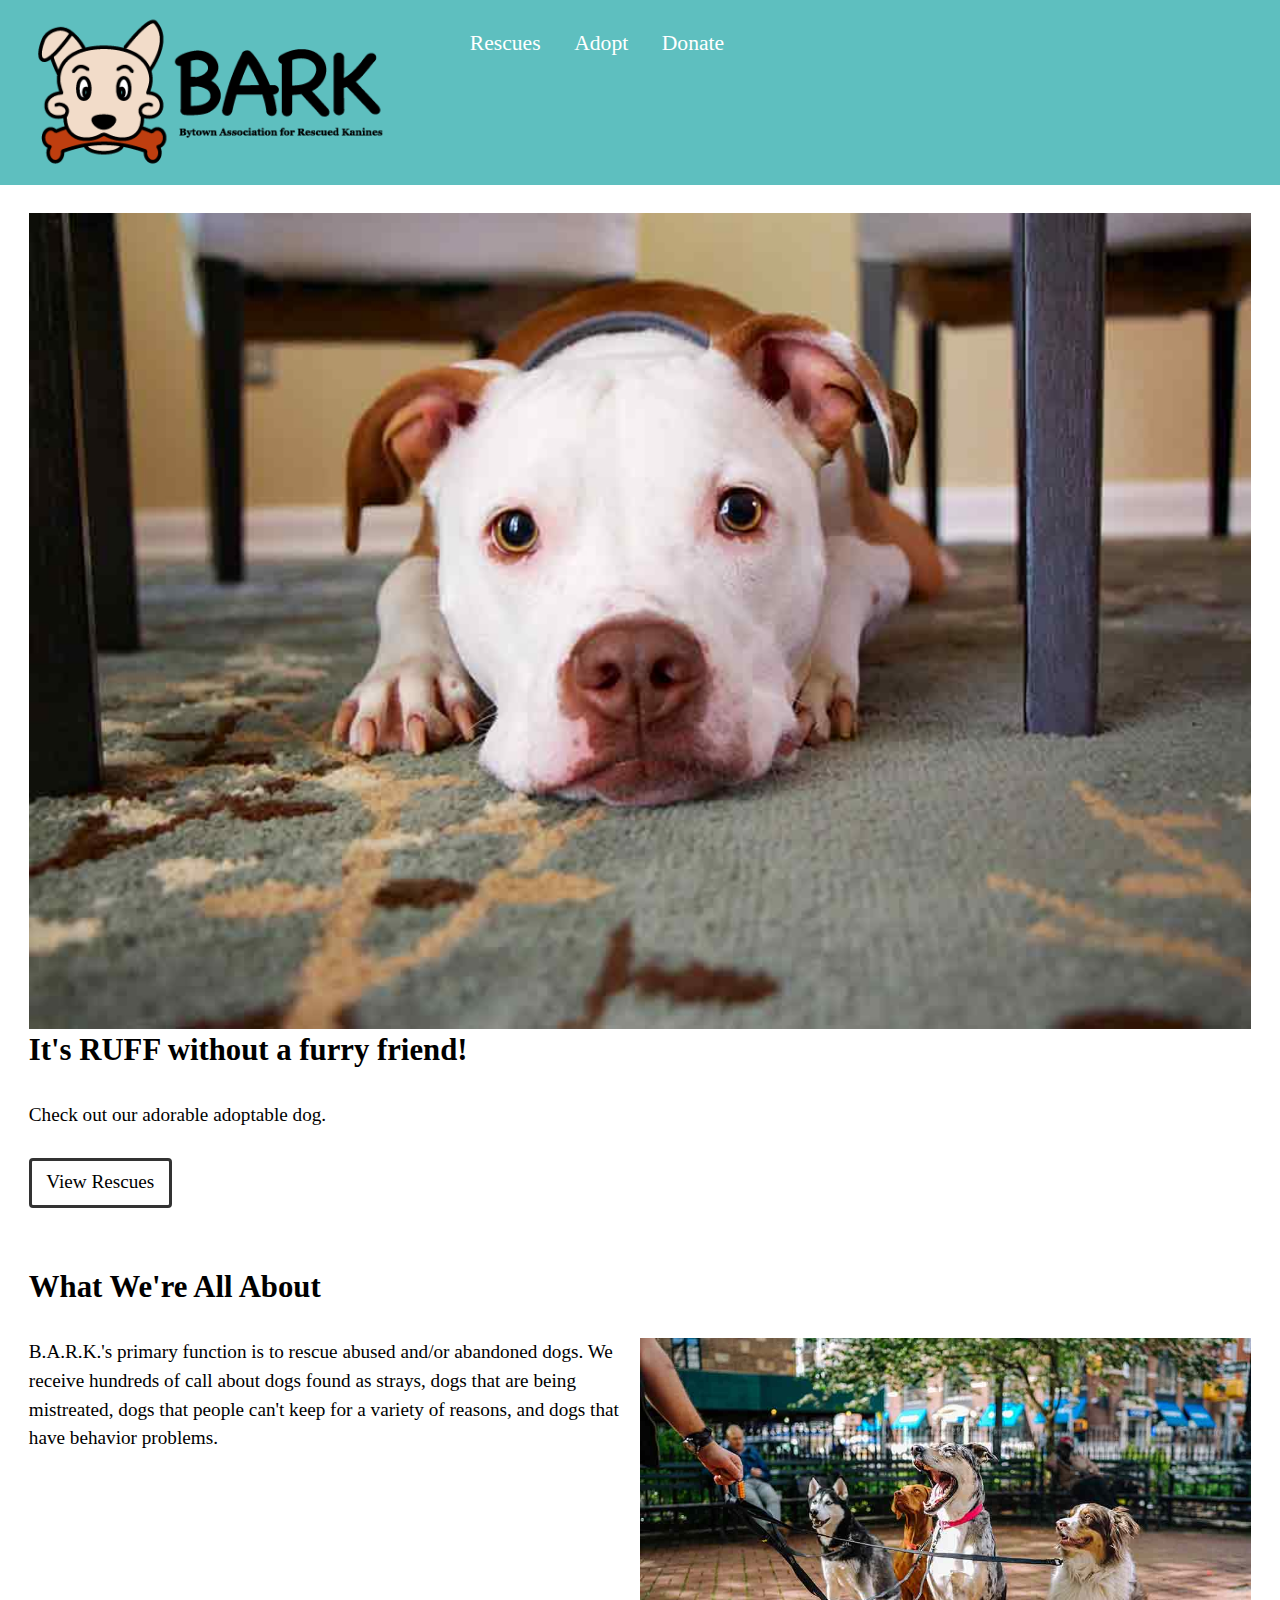
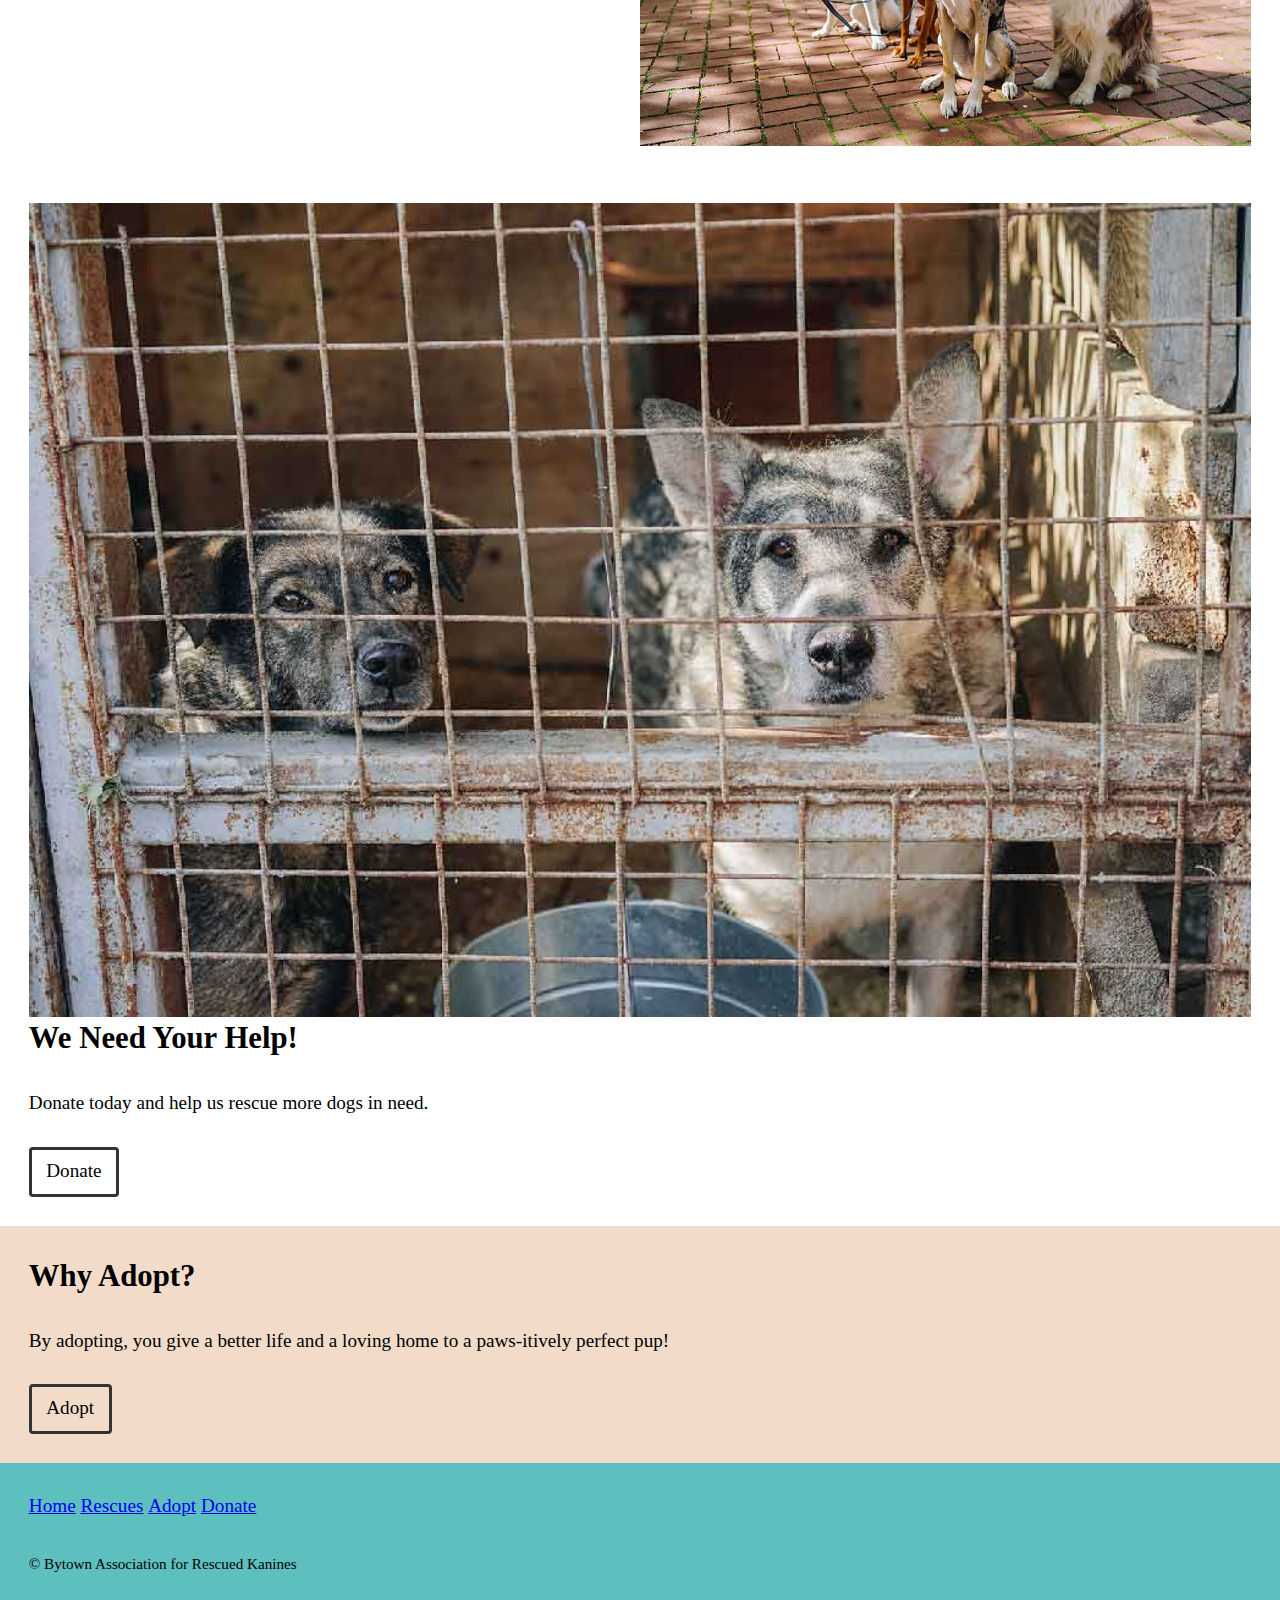
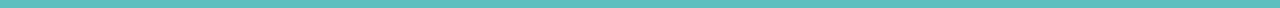
==== commit 6a4538f1: "Add images and content to files" ====
--- a/index.html
+++ b/index.html
@@ -13,105 +13,86 @@
 </head>
 <body>
 
-  <header>
+  <header class="masthead">
     <div class="grid">
-      <div class="unit">
-        <a href="index.html"><img src="images/bark-logo.png" alt="BARK logo"></a>
+      <div class="unit xs-1 s-1 m-1-3 l-1-3 gutter">
+        <a href="index.html"><img class="img-flex" src="images/bark-logo.png" alt="BARK logo"></a>
       </div>
 
-      <nav class="unit">
-        <ul>
-          <li><a href="rescue.html">Rescues</a></li>
-          <li><a href="adopt.html">Adopt</a></li>
-          <li><a href="donate.html">Donate</a></li>
-        </ul>
-      </nav>
-    </div>
-
-    <div class="absolute  pin-tr pad-t gutter">
-      <input type="checkbox" class="nav-check" id="nav-check">
-      <label class="nav-label" for="nav-check">
-        <i class="icon i-32">
-          <img class="nav-open" src="images/icons/nav-open.svg" alt="">
-          <img class="nav-close" src="images/icons/nav-close.svg" alt="">
-        </i>
-      </label>
-      <nav class="nav island-1-2 gutter">
-        <ul class="list-group push-0">
-          <li class="push-1-4 mega"><a href="rescue.html">Rescues</a></li>
-          <li class="push-1-4 mega"><a href="adopt.html">Adopt</a></li>
-          <li class="mega"><a href="donate.html">Donate</a></li>
+      <nav class="unit xs-1 s-1 m-2-3 l-2-3 gutter pad-t nav">
+        <ul class="list-group-inline">
+          <li class="gutter-1-2 mega"><a href="rescue.html">Rescues</a></li>
+          <li class="gutter-1-2 mega"><a href="adopt.html">Adopt</a></li>
+          <li class="gutter-1-2 mega"><a href="#">Donate</a></li>
         </ul>
       </nav>
     </div>
   </header>
 
   <main>
-    <section>
+    <section class="pad-t pad-b gutter">
       <div>
         <div>
-          <img src="" alt="">
+          <img class="img-flex" src="images/rescue-img.jpg" alt="Staffy laying on floor pouting.">
         <div>
 
         <div>
           <h2>It's RUFF without a furry friend!</h2>
           <p>Check out our adorable adoptable dog.</p>
 
-          <a href="rescue.html">View Rescues</a>
+          <a class="btn btn-ghost" href="rescue.html">View Rescues</a>
         </div>
       </div>
     </section>
 
-    <section>
+    <section class="pad-t pad-b gutter">
       <h2>What We're All About</h2>
 
       <div class="grid">
-        <p class="unit"
-        ></p>
+        <p class="unit sx-1 s-1 m-1-2 l-1-2">B.A.R.K.'s primary function is to rescue abused and/or abandoned dogs. We receive hundreds of call about dogs found as strays, dogs that are being mistreated, dogs that people can't keep for a variety of reasons, and dogs that have behavior problems.</p>
 
-        <div class="unit">
-          <img src="" alt="">
+        <div class="unit sx-1 s-1 m-1-2 l-1-2">
+          <img class="img-flex" src="images/about-img.jpg" alt="A bunch of different dogs on leaches.">
         </div>
       </div>
     </section>
 
-    <section>
+    <section class="pad-t pad-b gutter">
       <div>
         <div>
-          <img src="" alt="">
+          <img class="img-flex" src="images/donate-img.jpg" alt="Two dogs in a cage.">
         <div>
 
         <div>
           <h2>We Need Your Help!</h2>
           <p>Donate today and help us rescue more dogs in need.</p>
 
-          <a href="donate.html">Donate</a>
+          <a class="btn btn-ghost" href="#">Donate</a>
         </div>
       </div>
     </section>
 
-    <section>
+    <section class="adopt-section pad-t pad-b gutter">
       <div>
         <h2>Why Adopt?</h2>
         <p>By adopting, you give a better life and a loving home to a paws-itively perfect pup!</p>
 
-        <a href="adopt.html">Adopt</a>
+        <a class="btn btn-ghost" href="adopt.html">Adopt</a>
       </div>
     </section>
   </main>
 
-  <footer>
+  <footer class="footer pad-t pad-b gutter">
     <nav class="footer-nav">
-      <ul>
+      <ul class="list-group-inline">
         <li class="current-footer"><a href="index.html">Home</a></li>
         <li><a href="rescue.html">Rescues</a></li>
         <li><a href="adopt.html">Adopt</a></li>
-        <li><a href="donate.html">Donate</a></li>
+        <li><a href="#">Donate</a></li>
       </ul>
     </nav>
 
-    <small>© Bytown Association for Rescued Kanines</small>
+    <small class="micro">© Bytown Association for Rescued Kanines</small>
   </footer>
-
 </body>
 </html>
--- a/css/main.css
+++ b/css/main.css
@@ -1,8 +1,27 @@
+html {
+  font-family: Georgia, serif;
+}
+
+.masthead {
+  background-color: #5ebfbf;
+}
+
+.nav a {
+  color: #fff;
+  text-decoration: none;
+}
+
+.nav a:hover {
+  color: #5ebfbf;
+  background-color: #fff;
+  text-decoration: none;
+}
+
 header [type="checkbox"] + label::before {
   top: -10em;
 }
 
-.nav-close {
+.nav-opened {
   display: none;
 }
 
@@ -21,3 +40,15 @@
 .nav-d {
   display: none;
 }
+
+.adopt-section {
+  background-color: #f2dcc9;
+}
+
+hr {
+  border: 3px solid #5ebfbf;
+}
+
+.footer {
+  background-color: #5EBFBF;
+}
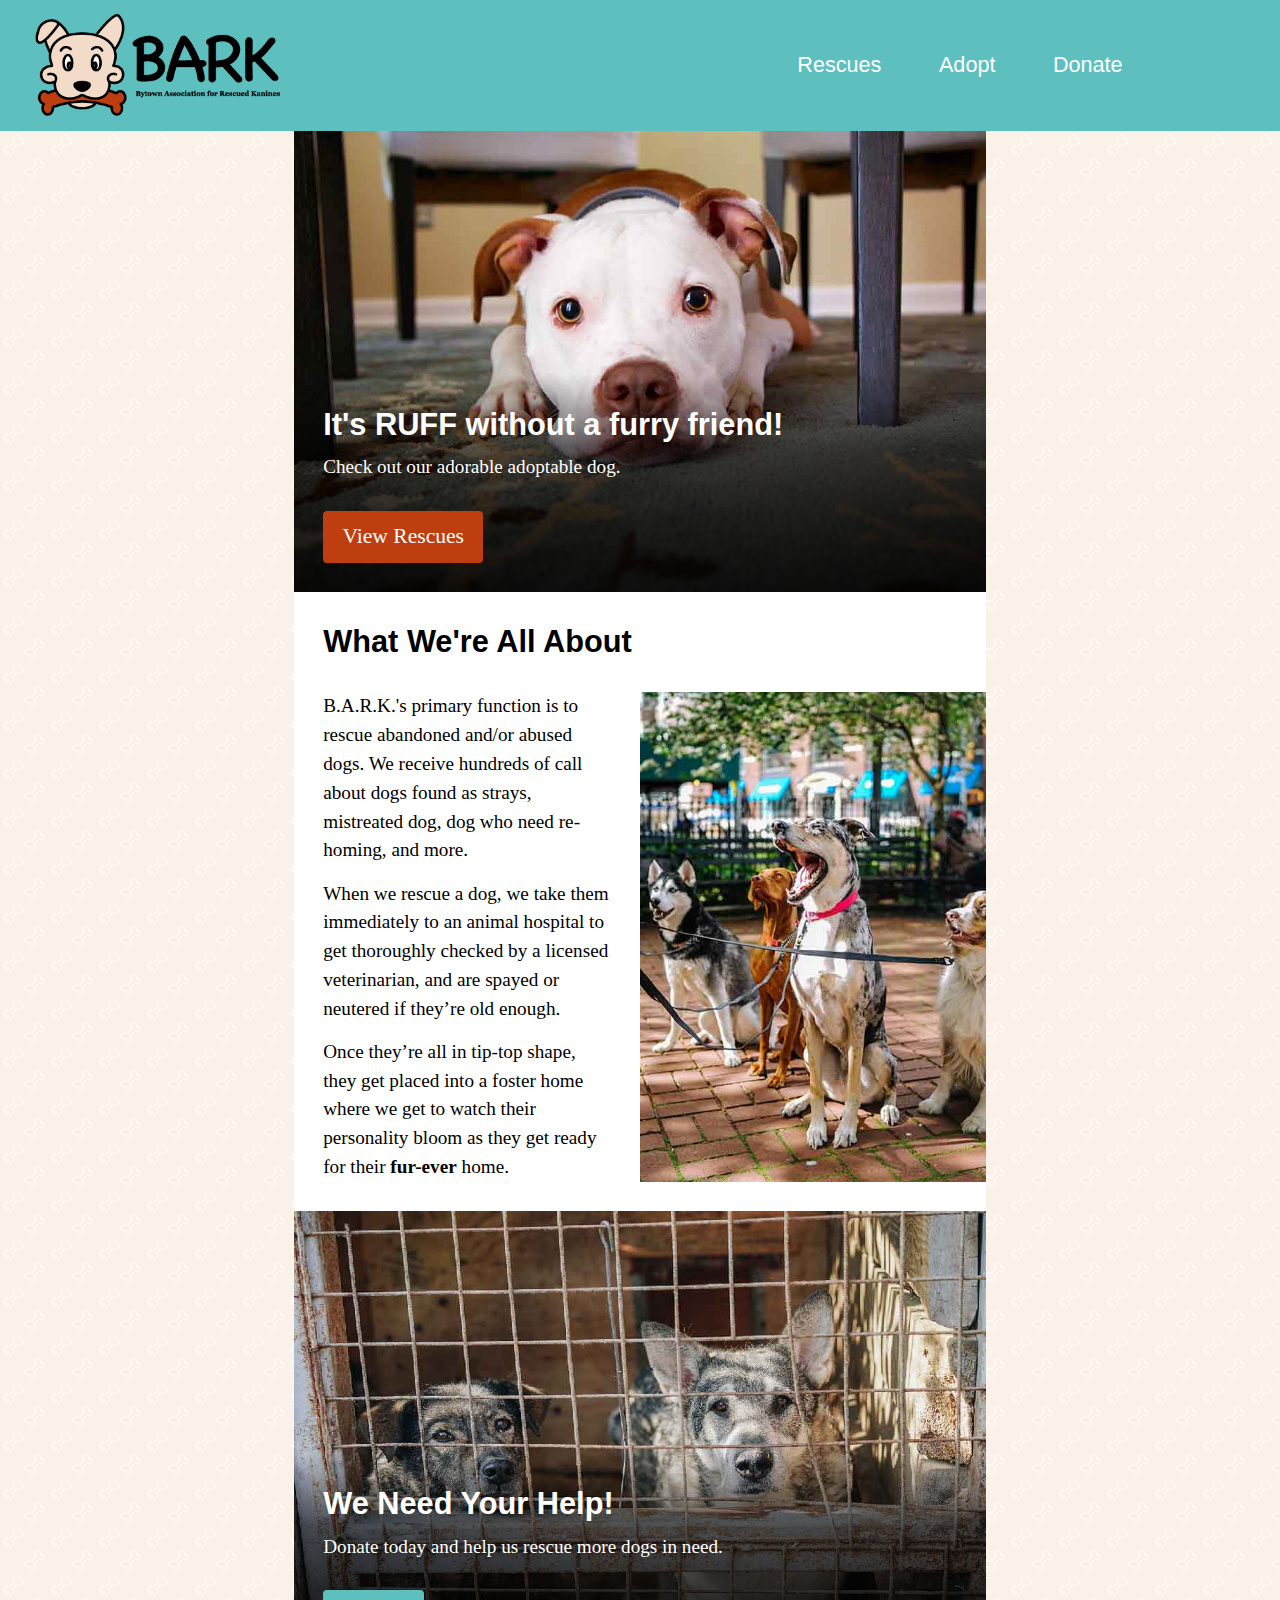
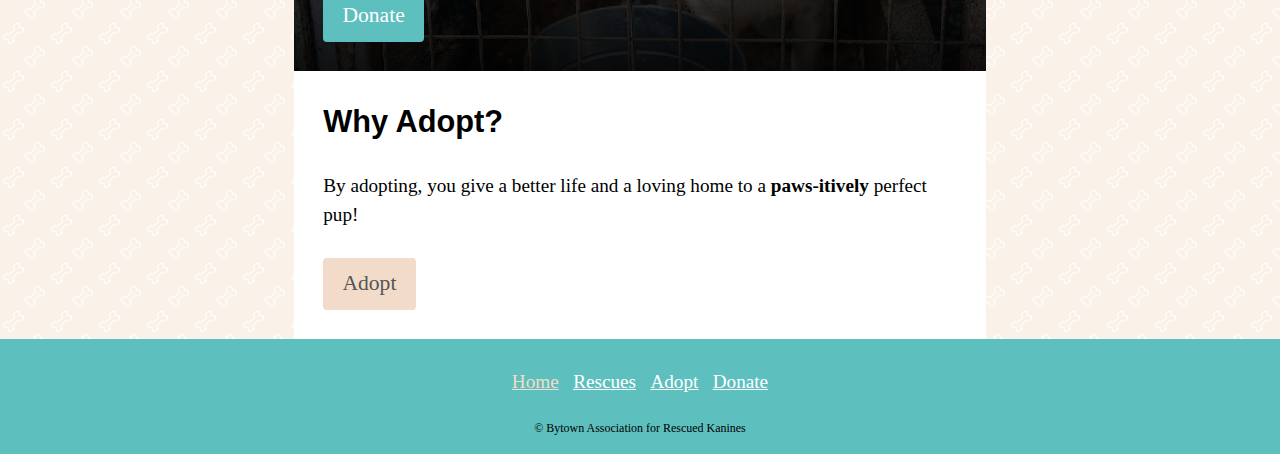
==== commit 6ef45294: "Add styling to main page" ====
--- a/index.html
+++ b/index.html
@@ -13,61 +13,71 @@
 </head>
 <body>
 
+  <ul class="skip-links">
+    <li><a href="#nav">Jump to navigation</a></li>
+    <li><a href="#main">Jump to main content</a></li>
+    <li><a href="#footer">Jump to footer content</a></li>
+  </ul>
+
   <header class="masthead">
     <div class="grid">
-      <div class="unit xs-1 s-1 m-1-3 l-1-3 gutter">
+      <div class="unit xs-1 s-1 m-1-3 l-1-4 gutter">
         <a href="index.html"><img class="img-flex" src="images/bark-logo.png" alt="BARK logo"></a>
       </div>
 
-      <nav class="unit xs-1 s-1 m-2-3 l-2-3 gutter pad-t nav">
-        <ul class="list-group-inline">
-          <li class="gutter-1-2 mega"><a href="rescue.html">Rescues</a></li>
-          <li class="gutter-1-2 mega"><a href="adopt.html">Adopt</a></li>
-          <li class="gutter-1-2 mega"><a href="#">Donate</a></li>
+      <nav class="unit xs-1 s-1 m-2-3 unit-push-l-1-4 l-1-2 nav center-content-horizontal">
+        <ul class="list-group-inline push-0">
+          <li><a class="gutter pad-t-1-2 pad-b-1-2 block mega" href="rescue.html">Rescues</a></li>
+          <li><a class="gutter pad-t-1-2 pad-b-1-2 block mega" href="adopt.html">Adopt</a></li>
+          <li><a class="gutter pad-t-1-2 pad-b-1-2 block mega" href="#">Donate</a></li>
         </ul>
       </nav>
     </div>
   </header>
 
-  <main>
-    <section class="pad-t pad-b gutter">
-      <div>
-        <div>
-          <img class="img-flex" src="images/rescue-img.jpg" alt="Staffy laying on floor pouting.">
-        <div>
+  <main class="max-length">
+    <section class="rescue-section">
+      <div class="rescue-background">
+        <div class="embed embed-3by2">
+          <img class="embed-item img-flex" src="images/rescue-img.jpg" alt="Staffy laying on floor pouting.">
+        </div>
 
-        <div>
-          <h2>It's RUFF without a furry friend!</h2>
+        <div class="gutter pad-t main-rescue-content pad-b">
+          <h2 class="push-1-4">It's RUFF without a furry friend!</h2>
           <p>Check out our adorable adoptable dog.</p>
 
-          <a class="btn btn-ghost" href="rescue.html">View Rescues</a>
+          <a class="btn btn-ghost main-rescue-btn mega" href="rescue.html">View Rescues</a>
         </div>
       </div>
     </section>
 
-    <section class="pad-t pad-b gutter">
-      <h2>What We're All About</h2>
+    <section class="pad-t pad-b">
+      <h2 class="gutter">What We're All About</h2>
 
       <div class="grid">
-        <p class="unit sx-1 s-1 m-1-2 l-1-2">B.A.R.K.'s primary function is to rescue abused and/or abandoned dogs. We receive hundreds of call about dogs found as strays, dogs that are being mistreated, dogs that people can't keep for a variety of reasons, and dogs that have behavior problems.</p>
+        <div class="unit sx-1 s-1 m-1-2 l-1-2 gutter">
+          <p class="push-1-2">B.A.R.K.'s primary function is to rescue abandoned and/or abused dogs. We receive hundreds of call about dogs found as strays, mistreated dog, dog who need re-homing, and more.</p>
+          <p class="push-1-2">When we rescue a dog, we take them immediately to an animal hospital to get thoroughly checked by a licensed veterinarian, and are spayed or neutered if they’re old enough.</p>
+          <p class="push-0">Once they’re all in tip-top shape, they get placed into a foster home where we get to watch their personality bloom as they get ready for their <em class="bold not-italic">fur-ever</em> home.</p>
+        </div>
 
-        <div class="unit sx-1 s-1 m-1-2 l-1-2">
-          <img class="img-flex" src="images/about-img.jpg" alt="A bunch of different dogs on leaches.">
+        <div class="unit xs-0 s-0 m-1-2 l-1-2 embed embed-3by2">
+          <img class="embed-item img-flex about-image" src="images/about-img.jpg" alt="A bunch of different dogs on leaches.">
         </div>
       </div>
     </section>
 
-    <section class="pad-t pad-b gutter">
+    <section class="donate-section">
       <div>
-        <div>
-          <img class="img-flex" src="images/donate-img.jpg" alt="Two dogs in a cage.">
-        <div>
+        <div class="embed embed-3by2">
+          <img class="embed-item img-flex" src="images/donate-img.jpg" alt="Two dogs in a cage.">
+        </div>
 
-        <div>
-          <h2>We Need Your Help!</h2>
+        <div class="gutter pad-t main-donate-content pad-b">
+          <h2 class="push-1-4">We Need Your Help!</h2>
           <p>Donate today and help us rescue more dogs in need.</p>
 
-          <a class="btn btn-ghost" href="#">Donate</a>
+          <a class="btn btn-ghost main-donate-btn mega" href="#">Donate</a>
         </div>
       </div>
     </section>
@@ -75,24 +85,23 @@
     <section class="adopt-section pad-t pad-b gutter">
       <div>
         <h2>Why Adopt?</h2>
-        <p>By adopting, you give a better life and a loving home to a paws-itively perfect pup!</p>
+        <p>By adopting, you give a better life and a loving home to a <em class="bold not-italic">paws-itively</em> perfect pup!</p>
 
-        <a class="btn btn-ghost" href="adopt.html">Adopt</a>
+        <a class="btn btn-ghost main-adopt-btn mega" href="adopt.html">Adopt</a>
       </div>
-    </section>
   </main>
 
-  <footer class="footer pad-t pad-b gutter">
+  <footer class="footer pad-t pad-b-1-2 gutter center-content">
     <nav class="footer-nav">
-      <ul class="list-group-inline">
-        <li class="current-footer"><a href="index.html">Home</a></li>
-        <li><a href="rescue.html">Rescues</a></li>
-        <li><a href="adopt.html">Adopt</a></li>
-        <li><a href="#">Donate</a></li>
+      <ul class="list-group-inline push-3-4">
+        <li><a class="current-footer gutter-1-4" href="index.html">Home</a></li>
+        <li><a class="gutter-1-4" href="rescue.html">Rescues</a></li>
+        <li><a class="gutter-1-4" href="adopt.html">Adopt</a></li>
+        <li><a class="gutter-1-4" href="#">Donate</a></li>
       </ul>
     </nav>
 
-    <small class="micro">© Bytown Association for Rescued Kanines</small>
+    <small class="pico">© Bytown Association for Rescued Kanines</small>
   </footer>
 </body>
 </html>
--- a/css/main.css
+++ b/css/main.css
@@ -1,48 +1,83 @@
 html {
   font-family: Georgia, serif;
+  background: url("../images/bone-background.svg") left top 48px repeat rgba(242, 220, 201, .4);
+}
+
+main {
+  background-color: #fff;
 }
 
 .masthead {
   background-color: #5ebfbf;
 }
 
+.nav ul {
+  display: flex;
+  justify-content: space-around;
+}
+
 .nav a {
   color: #fff;
   text-decoration: none;
+  font-family: Verdana, sans-serif;
 }
 
 .nav a:hover {
+  color: #bf3e0f;
+  text-shadow: 0 0 6px #fff;
+  text-decoration: underline solid #bf3e0f;
+}
+
+h2 {
+  font-family: Verdana, sans-serif;
+}
+
+.rescue-section {
+  background-color: rgba(191, 62, 14, .3);
+}
+
+.main-rescue-btn {
+  color: #fff;
+  background-color: #bf3e0f;
+  border: 3px solid #bf3e0f;
+}
+
+.main-rescue-btn:hover {
+  color: #bf3e0f;
+  background-color: #fff;
+  border: 3px solid #bf3e0f;
+}
+
+.about-image {
+  object-fit: cover;
+}
+
+.donate-section {
+  background-color: rgba(94, 191, 191, .3);
+}
+
+.main-donate-btn {
+  color: #fff;
+  background-color: #5ebfbf;
+  border: 3px solid #5ebfbf;
+}
+
+.main-donate-btn:hover {
   color: #5ebfbf;
   background-color: #fff;
-  text-decoration: none;
+  border: 3px solid #5ebfbf;
 }
 
-header [type="checkbox"] + label::before {
-  top: -10em;
+.main-adopt-btn {
+  color: #555;
+  background-color: #f2dcc9;
+  border: 3px solid #f2dcc9;
 }
 
-.nav-opened {
-  display: none;
-}
-
-.nav-check:checked ~ .nav {
-  display: block;
-}
-
-.nav-check:checked ~ .nav-label .nav-open {
-  display: none;
-}
-
-.nav-check:checked ~ .nav-label .nav-close {
-  display: block;
-}
-
-.nav-d {
-  display: none;
-}
-
-.adopt-section {
-  background-color: #f2dcc9;
+.main-adopt-btn:hover {
+  color: #333;
+  background-color: #fff;
+  border: 3px solid #f2dcc9;
 }
 
 hr {
@@ -52,3 +87,54 @@
 .footer {
   background-color: #5EBFBF;
 }
+
+.footer-nav {
+  max-width: 20em;
+}
+
+.footer-nav ul {
+  display: flex;
+  justify-content: space-around;
+}
+
+.footer-nav a {
+  color: #fff;
+  text-decoration: underline;
+}
+
+.footer-nav .current-footer {
+  color: #f2dcc9;
+  text-decoration: underline;
+}
+
+@media only screen and (min-width: 38em) {
+
+  .rescue-section {
+    position: relative;
+    padding-bottom: 0;
+  }
+
+  .main-rescue-content {
+    width: 100%;
+    background-image : linear-gradient(to bottom, transparent,rgba(0, 0, 0, 0.6), rgba(0, 0, 0, 0.8), rgba(0, 0, 0, 0.9));
+    color: #fff;
+    position: absolute;
+    left: 0;
+    bottom: 0;
+  }
+
+  .donate-section {
+    position: relative;
+    padding-bottom: 0;
+  }
+
+  .main-donate-content {
+    width: 100%;
+    background-image : linear-gradient(to bottom, transparent,rgba(0, 0, 0, 0.6), rgba(0, 0, 0, 0.8), rgba(0, 0, 0, 0.9));
+    color: #fff;
+    position: absolute;
+    left: 0;
+    bottom: 0;
+  }
+
+}
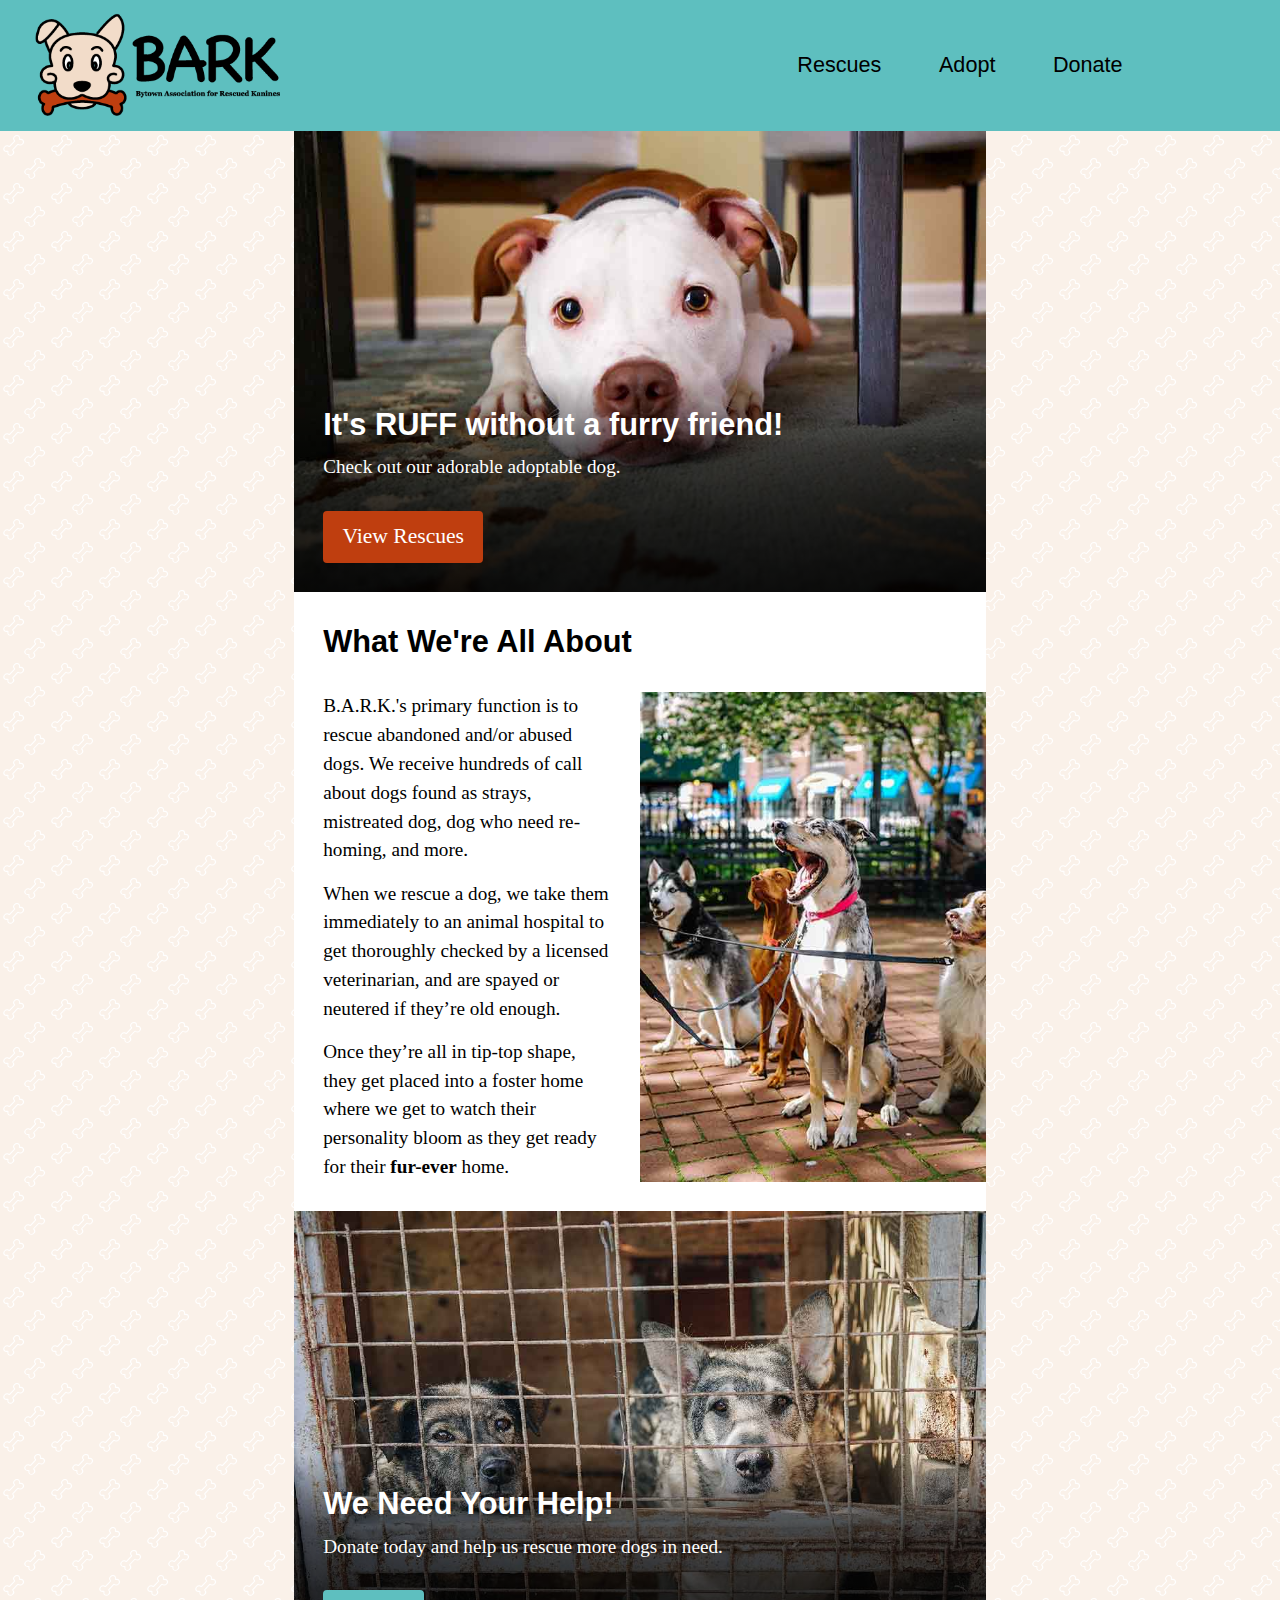
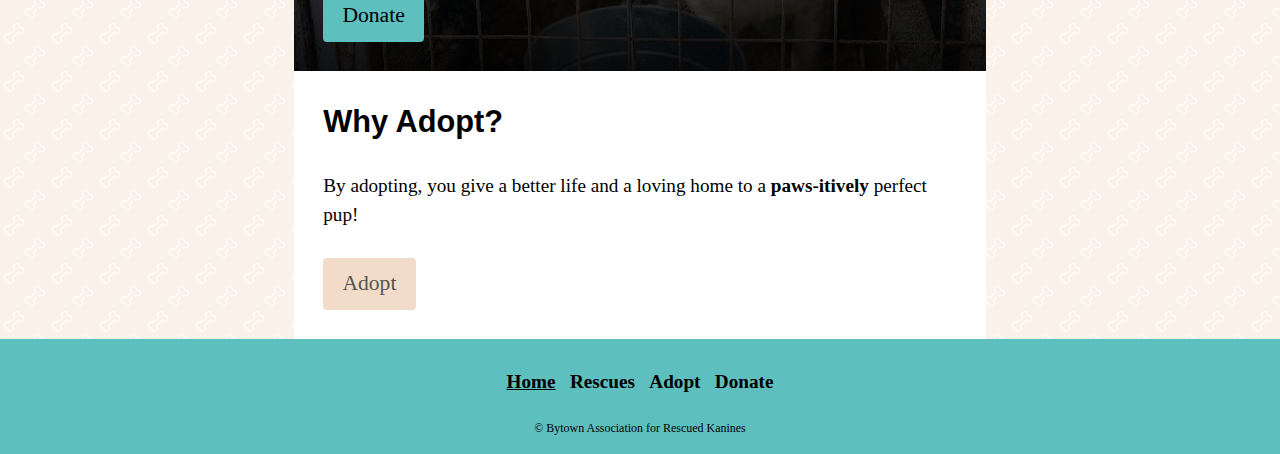
==== commit 11634251: "Fix more markbot issues" ====
--- a/index.html
+++ b/index.html
@@ -6,7 +6,7 @@
   <meta name="viewport" content="width=device-width,initial-scale=1">
   <link rel="shortcut icon" href="favicon.ico">
   <link rel="icon" type="image/png" href="favicon-196.png">
-  <link href="css/moduels.css" rel="stylesheet">
+  <link href="css/modules.css" rel="stylesheet">
   <link href="css/grid.css" rel="stylesheet">
   <link href="css/type.css" rel="stylesheet">
   <link href="css/main.css" rel="stylesheet">
@@ -19,85 +19,86 @@
     <li><a href="#footer">Jump to footer content</a></li>
   </ul>
 
-  <header class="masthead">
+  <header class="masthead" role="banner">
     <div class="grid">
       <div class="unit xs-1 s-1 m-1-3 l-1-4 gutter">
-        <a href="index.html"><img class="img-flex" src="images/bark-logo.png" alt="BARK logo"></a>
+        <a href="index.html" tabindex="0"><img class="img-flex" src="images/bark-logo.png" alt="BARK logo"></a>
       </div>
 
-      <nav class="unit xs-1 s-1 m-2-3 unit-push-l-1-4 l-1-2 nav center-content-horizontal">
+      <nav class="unit xs-1 s-1 m-2-3 unit-push-l-1-4 l-1-2 nav center-content-horizontal" id="nav" role="navigation" tabindex="0">
         <ul class="list-group-inline push-0">
-          <li><a class="gutter pad-t-1-2 pad-b-1-2 block mega" href="rescue.html">Rescues</a></li>
-          <li><a class="gutter pad-t-1-2 pad-b-1-2 block mega" href="adopt.html">Adopt</a></li>
-          <li><a class="gutter pad-t-1-2 pad-b-1-2 block mega" href="#">Donate</a></li>
+          <li><a class="gutter pad-t-1-2 pad-b-1-2 block mega" href="rescues.html" tabindex="0">Rescues</a></li>
+          <li><a class="gutter pad-t-1-2 pad-b-1-2 block mega" href="adopt.html" tabindex="0">Adopt</a></li>
+          <li><a class="gutter pad-t-1-2 pad-b-1-2 block mega" href="#" tabindex="0">Donate</a></li>
         </ul>
       </nav>
     </div>
   </header>
 
-  <main class="max-length">
-    <section class="rescue-section">
+  <main class="max-length" id="main" role="main" tabindex="0">
+    <section class="rescue-section" tabindex="0">
       <div class="rescue-background">
         <div class="embed embed-3by2">
-          <img class="embed-item img-flex" src="images/rescue-img.jpg" alt="Staffy laying on floor pouting.">
+          <img class="embed-item img-flex" src="images/rescue-img.jpg" alt="Staffy laying on floor pouting." aria-label="Staffy laying on floor pouting.">
         </div>
 
         <div class="gutter pad-t main-rescue-content pad-b">
-          <h2 class="push-1-4">It's RUFF without a furry friend!</h2>
+          <h1 class="push-1-4 peta">It's RUFF without a furry friend!</h1>
           <p>Check out our adorable adoptable dog.</p>
 
-          <a class="btn btn-ghost main-rescue-btn mega" href="rescue.html">View Rescues</a>
+          <a class="btn btn-ghost main-rescue-btn mega" href="rescues.html" tabindex="0">View Rescues</a>
         </div>
       </div>
     </section>
 
-    <section class="pad-t pad-b">
-      <h2 class="gutter">What We're All About</h2>
+    <section class="pad-t pad-b" tabindex="0">
+      <h2 class="gutter title">What We're All About</h2>
 
       <div class="grid">
-        <div class="unit sx-1 s-1 m-1-2 l-1-2 gutter">
+        <div class="unit xs-1 s-1 m-1-2 l-1-2 gutter">
           <p class="push-1-2">B.A.R.K.'s primary function is to rescue abandoned and/or abused dogs. We receive hundreds of call about dogs found as strays, mistreated dog, dog who need re-homing, and more.</p>
           <p class="push-1-2">When we rescue a dog, we take them immediately to an animal hospital to get thoroughly checked by a licensed veterinarian, and are spayed or neutered if they’re old enough.</p>
           <p class="push-0">Once they’re all in tip-top shape, they get placed into a foster home where we get to watch their personality bloom as they get ready for their <em class="bold not-italic">fur-ever</em> home.</p>
         </div>
 
         <div class="unit xs-0 s-0 m-1-2 l-1-2 embed embed-3by2">
-          <img class="embed-item img-flex about-image" src="images/about-img.jpg" alt="A bunch of different dogs on leaches.">
+          <img class="embed-item img-flex about-image" src="images/about-img.jpg" alt="A bunch of different dogs on leaches." aria-label="A bunch of different dogs on leaches.">
         </div>
       </div>
     </section>
 
-    <section class="donate-section">
+    <section class="donate-section" tabindex="0">
       <div>
         <div class="embed embed-3by2">
-          <img class="embed-item img-flex" src="images/donate-img.jpg" alt="Two dogs in a cage.">
+          <img class="embed-item img-flex" src="images/donate-img.jpg" alt="Two dogs in a cage." aria-label="Two dogs in a cage.">
         </div>
 
         <div class="gutter pad-t main-donate-content pad-b">
-          <h2 class="push-1-4">We Need Your Help!</h2>
+          <h2 class="push-1-4 title">We Need Your Help!</h2>
           <p>Donate today and help us rescue more dogs in need.</p>
 
-          <a class="btn btn-ghost main-donate-btn mega" href="#">Donate</a>
+          <a class="btn btn-ghost main-donate-btn mega" href="#" tabindex="0">Donate</a>
         </div>
       </div>
     </section>
 
-    <section class="adopt-section pad-t pad-b gutter">
+    <section class="adopt-section pad-t pad-b gutter" tabindex="0">
       <div>
-        <h2>Why Adopt?</h2>
+        <h2 class="title">Why Adopt?</h2>
         <p>By adopting, you give a better life and a loving home to a <em class="bold not-italic">paws-itively</em> perfect pup!</p>
 
-        <a class="btn btn-ghost main-adopt-btn mega" href="adopt.html">Adopt</a>
+        <a class="btn btn-ghost main-adopt-btn mega" href="adopt.html" tabindex="0">Adopt</a>
       </div>
+    </section>
   </main>
 
-  <footer class="footer pad-t pad-b-1-2 gutter center-content">
+  <footer class="footer pad-t pad-b-1-2 gutter center-content" id="footer" role="contentinfo" tabindex="0">
     <nav class="footer-nav">
       <ul class="list-group-inline push-3-4">
-        <li><a class="current-footer gutter-1-4" href="index.html">Home</a></li>
-        <li><a class="gutter-1-4" href="rescue.html">Rescues</a></li>
-        <li><a class="gutter-1-4" href="adopt.html">Adopt</a></li>
-        <li><a class="gutter-1-4" href="#">Donate</a></li>
+        <li><a class="current-footer gutter-1-4 bold" href="index.html">Home</a></li>
+        <li><a class="gutter-1-4 bold" href="rescues.html">Rescues</a></li>
+        <li><a class="gutter-1-4 bold" href="adopt.html">Adopt</a></li>
+        <li><a class="gutter-1-4 bold" href="#">Donate</a></li>
       </ul>
     </nav>
 
--- a/css/modules.css
+++ b/css/modules.css
@@ -0,0 +1,878 @@
+/*
+ * Modulifier || Code released under the UNLICENSE
+ * Code under other copyrights & licenses listed below.
+ * https://modulifier.web-dev.tools/#responsive;images;list-group;embed;media-object;icons;hidden;positioning;nice-lists;forms;buttons;accessibility;print
+ */
+
+@-moz-viewport { width: device-width; scale: 1; }
+@-ms-viewport { width: device-width; scale: 1; }
+@-o-viewport { width: device-width; scale: 1; }
+@-webkit-viewport { width: device-width; scale: 1; }
+@viewport { width: device-width; scale: 1; }
+
+html {
+  box-sizing: border-box;
+  -moz-text-size-adjust: 100%;
+  -ms-text-size-adjust: 100%;
+  -webkit-text-size-adjust: 100%;
+  text-size-adjust: 100%;
+}
+
+*, *::before, *::after {
+  box-sizing: inherit;
+}
+
+body {
+  margin: 0;
+}
+
+article,
+aside,
+details,
+figcaption,
+figure,
+footer,
+header,
+main,
+menu,
+nav,
+section,
+summary {
+  display: block;
+}
+
+details {
+  cursor: pointer;
+}
+
+audio:not([controls]) {
+  display: none;
+  height: 0;
+}
+
+a,
+area,
+button,
+input,
+label,
+select,
+textarea,
+[tabindex] {
+  -ms-touch-action: manipulation;
+  touch-action: manipulation;
+}
+
+img {
+  border: 0;
+}
+
+.img-flex,
+.img-flex img {
+  display: block;
+  width: 100%;
+}
+
+svg {
+  fill: currentColor;
+}
+
+svg:not(:root) {
+  overflow: hidden;
+}
+
+svg.img-flex {
+  width: 100%;
+  height: 100%;
+}
+
+.image-replacement, .ir {
+  overflow: hidden;
+  direction: ltr;
+  text-align: left;
+  text-indent: 100%;
+  white-space: nowrap;
+}
+
+.list-group, .list-group-inline, .list-group--inline {
+  padding-left: 0;
+  list-style-type: none;
+}
+
+.list-group-inline::before,
+.list-group-inline::after,
+.list-group--inline::before,
+.list-group--inline::after {
+  content: "";
+  display: table;
+}
+
+.list-group-inline::after,
+.list-group--inline::after {
+  clear: both;
+}
+
+.list-group-inline > li,
+.list-group--inline > li {
+  display: inline-block;
+}
+
+.embed {
+  margin-left: 0;
+  margin-right: 0;
+  overflow: hidden;
+  position: relative;
+  width: 100%;
+}
+
+.embed-3by2, .embed--3by2 {
+  padding-top: 66.6%; /* Classic 35 mm film & most digital photos, landscape */
+}
+
+.embed-item, .embed__item {
+  min-height: 100%;
+  left: 0;
+  position: absolute;
+  top: 0;
+  width: 100%;
+}
+
+[hidden], .hidden {
+  /* stylelint-disable declaration-no-important */
+  display: none !important;
+  visibility: hidden !important;
+  /* stylelint-enable */
+}
+
+.chop,
+.crop {
+  overflow: hidden;
+}
+
+.center-text,
+.center-flow {
+  text-align: center;
+}
+
+.center-content,
+.center-content-vertical,
+.center-contents,
+.center-contents-vertical {
+  display: -webkit-flex;
+  display: -ms-flexbox;
+  display: flex;
+  -webkit-justify-content: center;
+  -ms-flex-pack: center;
+  justify-content: center;
+  -webkit-align-items: center;
+  -ms-flex-align: center;
+  align-items: center;
+  -webkit-align-content: center;
+  -ms-flex-line-pack: center;
+  align-content: center;
+  -webkit-flex-direction: column wrap;
+  -ms-flex-direction: column wrap;
+  flex-flow: column wrap;
+}
+
+.center-content-horizontal,
+.center-contents-horizontal {
+  display: -webkit-flex;
+  display: -ms-flexbox;
+  display: flex;
+  -webkit-justify-content: center;
+  -ms-flex-pack: center;
+  justify-content: center;
+  -webkit-align-items: center;
+  -ms-flex-align: center;
+  align-items: center;
+  -webkit-align-content: center;
+  -ms-flex-line-pack: center;
+  align-content: center;
+  -webkit-flex-direction: row wrap;
+  -ms-flex-direction: row wrap;
+  flex-flow: row wrap;
+}
+
+.inline {
+  display: inline;
+}
+
+.block {
+  display: block;
+}
+
+.inline-block, .ib {
+  display: inline-block;
+}
+
+.relative {
+  position: relative;
+}
+
+[class*="pin-"],
+.absolute {
+  position: absolute;
+}
+
+ul {
+  list-style-type: none;
+}
+
+ul > li::before {
+  content: "·";
+  float: left;
+  margin-left: -1.6em;
+  width: 1.3em;
+  text-align: right;
+}
+
+.list-group > li::before,
+.list-group-inline > li::before,
+.list-group--inline > li::before {
+  content: none;
+}
+
+/* stylelint-disable no-descending-specificity */
+
+/*
+ * (c) Nicolas Gallagher and Jonathan Neal of Normalize.css || MIT License
+ *     https://necolas.github.io/normalize.css/
+ */
+
+button,
+input,
+optgroup,
+select,
+textarea {
+  color: inherit;
+  font: inherit;
+  margin: 0;
+}
+
+button,
+input {
+  overflow: visible;
+}
+
+button,
+select {
+  text-transform: none;
+}
+
+button,
+html [type="button"],
+[type="reset"],
+[type="submit"] {
+  -webkit-appearance: button;
+  cursor: pointer;
+}
+
+button[disabled],
+html input[disabled] {
+  cursor: default;
+}
+
+button::-moz-focus-inner,
+input::-moz-focus-inner {
+  border: 0;
+  padding: 0;
+}
+
+[type="checkbox"],
+[type="radio"] {
+  opacity: 0;
+  position: absolute;
+  height: 1px;
+  width: 1px;
+}
+
+[type="number"]::-webkit-inner-spin-button,
+[type="number"]::-webkit-outer-spin-button {
+  height: auto;
+}
+
+[type="search"]::-webkit-search-cancel-button,
+[type="search"]::-webkit-search-decoration {
+  -webkit-appearance: none;
+}
+
+fieldset {
+  padding-left: 0;
+  padding-right: 0;
+
+  border: 0;
+  border-top: 2px solid #666;
+}
+
+legend {
+  color: inherit;
+  display: table;
+  max-width: 100%;
+  padding: 0 .3em 0 0;
+  white-space: normal;
+
+  border: 0;
+
+  font-weight: bold;
+}
+
+optgroup {
+  font-weight: bold;
+}
+
+::-webkit-input-placeholder {
+  color: inherit;
+  opacity: .54;
+}
+
+::-webkit-file-upload-button {
+  -webkit-appearance: button;
+  font: inherit;
+}
+
+/* End Normalize.css code */
+
+label,
+.label-block {
+  display: block;
+  cursor: pointer;
+}
+
+[type="checkbox"] + label,
+[type="radio"] + label,
+.label-inline {
+  display: inline-block;
+}
+
+input:not([type]),
+[type="text"],
+[type="number"],
+[type="search"],
+[type="url"],
+[type="email"],
+[type="password"],
+[type="tel"],
+[type="datetime-local"],
+[type="month"],
+[type="week"],
+[type="date"],
+[type="time"],
+[type="range"],
+select,
+textarea {
+  -moz-appearance: none;
+  -webkit-appearance: none;
+  appearance: none;
+}
+
+input,
+textarea {
+  display: block;
+  width: 100%;
+
+  background-color: #fff;
+  border: 2px solid #666;
+  border-radius: 0;
+}
+
+label {
+  vertical-align: middle;
+}
+
+textarea {
+  max-width: 100%;
+  min-height: 4em;
+  overflow: auto;
+}
+
+[type="color"] {
+  display: inline-block;
+  width: 2em;
+}
+
+select {
+  display: block;
+  width: 100%;
+
+  background-image: url("data:image/svg+xml,%3Csvg xmlns='http://www.w3.org/2000/svg' width='256' height='256' viewBox='0 0 256 256'%3E%3Cpath fill='none' stroke='%23000' stroke-miterlimit='10' stroke-width='70' d='M36.3 82.1l91.9 91.8 91.5-91.8'/%3E%3C/svg%3E");
+  background-repeat: no-repeat;
+  background-position: calc(100% - .4em) center;
+  background-size: 18px auto;
+  background-color: #fff;
+  border: 2px solid #666;
+  border-radius: 0;
+}
+
+[type="checkbox"] + label::before {
+  content: " ";
+  display: inline-block;
+  height: 1.8em;
+  margin-right: .3em;
+  position: relative;
+  vertical-align: middle;
+  top: -.1em;
+  width: 1.8em;
+
+  background-color: #fff;
+  background-size: cover;
+  border: 2px solid #666;
+
+  line-height: inherit;
+}
+
+[type="checkbox"]:checked + label::before {
+  background-image: url("data:image/svg+xml,%3Csvg xmlns='http://www.w3.org/2000/svg' width='256' height='256' viewBox='0 0 256 256'%3E%3Cpath fill='none' stroke='%23000' stroke-miterlimit='10' stroke-width='50' d='M49.9 130.1l50.8 50.7L206.1 75.2'/%3E%3C/svg%3E");
+}
+
+[type="checkbox"]:focus + label::before {
+  outline: 3px solid #000;
+  z-index: 1000;
+}
+
+[type="radio"] + label::before {
+  content: " ";
+  display: inline-block;
+  height: 1.8em;
+  margin-right: .3em;
+  position: relative;
+  vertical-align: middle;
+  top: -.1em;
+  width: 1.8em;
+
+  background-color: #fff;
+  background-size: cover;
+  border: 2px solid #666;
+  border-radius: 50%;
+
+  line-height: inherit;
+}
+
+[type="radio"]:checked + label::before {
+  background-image: url("data:image/svg+xml,%3Csvg xmlns='http://www.w3.org/2000/svg' width='256' height='256' viewBox='0 0 256 256'%3E%3Ccircle cx='128' cy='128' r='70.4'/%3E%3C/svg%3E");
+}
+
+[type="radio"]:focus + label::before,
+[type="radio"] + label:focus::before {
+  box-shadow: 0 0 0 3px #000;
+  z-index: 1000;
+}
+
+[type="range"] {
+  border: 0;
+  background-color: #fff;
+}
+
+[type="range"]::-webkit-slider-runnable-track {
+  height: 6px;
+
+  -webkit-appearance: none;
+  appearance: none;
+  background-color: #ccc;
+  border: 0;
+  border-radius: 3px;
+}
+
+[type="range"]:active::-webkit-slider-runnable-track {
+  background-color: #ccc;
+}
+
+[type="range"]::-moz-range-track {
+  height: 6px;
+
+  -moz-appearance: none;
+  appearance: none;
+  background-color: #ccc;
+  border: 0;
+  border-radius: 3px;
+}
+
+[type="range"]:active::-moz-range-track {
+  background-color: #ccc;
+}
+
+[type="range"]::-ms-track {
+  height: 6px;
+
+  -ms-appearance: none;
+  appearance: none;
+  background-color: #ccc;
+  border: 0;
+  border-radius: 3px;
+}
+
+[type="range"]:active::-ms-track {
+  background-color: #ccc;
+}
+
+[type="range"]::-webkit-slider-thumb {
+  margin-top: -4px;
+  height: 16px;
+  width: 16px;
+
+  -webkit-appearance: none;
+  appearance: none;
+  background-color: #000;
+  border: none;
+  border-radius: 50%;
+}
+
+[type="range"]:hover::-webkit-slider-thumb {
+  background-color: #000;
+}
+
+[type="range"]:active::-webkit-slider-thumb {
+  background-color: #000;
+}
+
+[type="range"]::-moz-range-thumb {
+  margin-top: -4px;
+  height: 16px;
+  width: 16px;
+
+  -webkit-appearance: none;
+  appearance: none;
+  background-color: #000;
+  border: none;
+  border-radius: 50%;
+}
+
+[type="range"]:hover::-moz-range-thumb {
+  background-color: #000;
+}
+
+[type="range"]:active::-moz-range-thumb {
+  background-color: #000;
+}
+
+[type="range"]::-ms-thumb {
+  margin-top: -4px;
+  height: 16px;
+  width: 16px;
+
+  -webkit-appearance: none;
+  appearance: none;
+  background-color: #000;
+  border: none;
+  border-radius: 50%;
+}
+
+[type="range"]:hover::-ms-thumb {
+  background-color: #000;
+}
+
+[type="range"]:active::-ms-thumb {
+  background-color: #000;
+}
+
+[type="checkbox"].hide-custom-input + label::before,
+[type="checkbox"] + .hide-custom-input::before,
+[type="radio"].hide-custom-input + label::before,
+[type="radio"] + .hide-custom-input::before {
+  content: none;
+  display: none;
+}
+
+/* stylelint-enable */
+
+.link-box {
+  display: block;
+  text-decoration: none;
+}
+
+/* stylelint-disable no-descending-specificity */
+
+button,
+.btn {
+  cursor: pointer;
+  display: inline-block;
+  margin: 0;
+  overflow: visible;
+  padding: .375em .75em .42em;
+  -webkit-appearance: none;
+  -moz-appearance: none;
+  appearance: none;
+  background-color: #333;
+  border-radius: 4px;
+  border: 3px solid #333;
+  color: #fff;
+  font: inherit;
+  text-decoration: none;
+  text-transform: none;
+}
+
+button::-moz-focus-inner {
+  border: 0;
+  padding: 0;
+}
+
+/* stylelint-enable */
+
+button:focus,
+button:hover,
+.btn:focus,
+.btn:hover {
+  background-color: #000;
+  border-color: #000;
+  color: #fff;
+}
+
+button[disabled] {
+  cursor: default;
+}
+
+.btn-light, .btn--light {
+  background-color: #e2e2e2;
+  border-color: #e2e2e2;
+  color: #000;
+}
+
+.btn-light:focus,
+.btn-light:hover,
+.btn--light:focus,
+.btn--light:hover {
+  background-color: #666;
+  border-color: #666;
+  color: #fff;
+}
+
+.btn-ghost,
+.btn--ghost {
+  background-color: transparent;
+  border-color: #333;
+  color: #000;
+}
+
+.btn-ghost:focus,
+.btn-ghost:hover,
+.btn--ghost:focus,
+.btn--ghost:hover {
+  background-color: #e2e2e2;
+  border-color: #000;
+  color: #000;
+}
+
+.btn-link {
+  display: inline;
+  padding: 0;
+  background-color: transparent;
+  border-radius: 0;
+  border: 0;
+  color: inherit;
+}
+
+.btn-link:focus,
+.btn-link:hover {
+  background-color: transparent;
+  color: inherit;
+}
+
+a:hover, a:active {
+  outline: none;
+}
+
+a:focus,
+[tabindex="0"]:focus,
+details:focus,
+summary:focus,
+input:focus,
+textarea:focus,
+button:focus,
+select:focus {
+  outline: 3px solid #000;
+  outline-offset: 0;
+}
+
+a:focus, [tabindex="0"]:focus {
+  outline-offset: 3px;
+}
+
+.skip-links {
+  margin: 0;
+  padding: 0;
+  list-style-type: none;
+}
+
+.skip-links > li::before {
+  content: none; /* Remove the bullets if nice lists is selected */
+}
+
+.skip-links a,
+.skip-links button {
+  padding: .5em .75em;
+  position: absolute;
+  top: -10em;
+  z-index: 10000; /* To make sure they're always on top */
+  background-color: #000;
+  border: 0;
+  color: #fff;
+  font-size: 1.125rem;
+  font-weight: bold;
+  text-decoration: none;
+}
+
+.skip-links a:focus,
+.skip-links button:focus {
+  outline-offset: 3px;
+  top: 0;
+}
+
+[aria-busy="true"] {
+  cursor: progress;
+}
+
+[aria-controls] {
+  cursor: pointer;
+}
+
+[aria-disabled] {
+  cursor: default;
+}
+
+.print-only {
+  display: none;
+  visibility: hidden;
+}
+
+.page-break-before {
+  page-break-before: always;
+}
+
+.page-break-after {
+  page-break-after: always;
+}
+
+.no-page-break-inside {
+  page-break-inside: avoid;
+}
+
+@media print {
+
+  /* stylelint-disable declaration-no-important */
+
+  .no-print {
+    display: none !important;
+    visibility: hidden !important;
+  }
+
+  .print-only,
+  .force-print {
+    display: block !important;
+    visibility: visible !important;
+  }
+
+  /* stylelint-enable */
+
+  .visually-hidden.force-print {
+    height: auto;
+    margin: 0;
+    overflow: visible;
+    padding: 0;
+    position: static;
+    width: auto;
+    border: 0;
+    clip: initial;
+    clip-path: none;
+  }
+
+  /*
+   * (c) Fabien Sa || MIT License
+   *     http://bafs.github.io/Gutenberg/
+   */
+
+  table,
+  blockquote,
+  pre,
+  code,
+  figure,
+  li,
+  hr,
+  ul,
+  ol,
+  a,
+  tr {
+    page-break-inside: avoid;
+  }
+
+  h1, h2, h3, h4, h5, h6, p, a {
+    orphans: 3;
+    widows: 3;
+  }
+
+  h1,
+  h2,
+  h3,
+  h4,
+  h5,
+  h6 {
+    page-break-after: avoid;
+    page-break-inside: avoid;
+  }
+
+  h1 + p,
+  h2 + p,
+  h3 + p,
+  h4 + p,
+  h5 + p,
+  h6 + p {
+    page-break-before: avoid;
+  }
+
+  img {
+    page-break-after: auto;
+    page-break-before: auto;
+    page-break-inside: avoid;
+  }
+
+  /* stylelint-disable declaration-no-important */
+
+  pre {
+    white-space: pre-wrap !important;
+    word-wrap: break-word;
+  }
+
+  /* stylelint-enable */
+
+  /* End Gutenberg code */
+
+  /*
+   * (c) HTML5 Boilerplate || MIT License
+   *     https://html5boilerplate.com/
+   */
+
+  /* stylelint-disable declaration-no-important */
+
+  *, *::before, *::after, *::first-letter, *::first-line {
+    background: none transparent !important;
+    color: #000 !important;
+    box-shadow: none !important;
+    text-shadow: none !important;
+  }
+
+  /* stylelint-enable */
+
+  a, a:visited {
+    text-decoration: underline;
+  }
+
+  a[href]::after {
+    content: " (" attr(href) ")";
+  }
+
+  abbr[title]::after {
+    content: " (" attr(title) ")";
+  }
+
+  a[href^="#"]::after,
+  a[href^="javascript:"]::after,
+  a.no-print-href::after,
+  a.href-no-print::after {
+    content: "";
+  }
+
+  thead {
+    display: table-header-group;
+  }
+
+  /* End HTML5 Boilerplate code */
+
+}
--- a/css/grid.css
+++ b/css/grid.css
@@ -16,24 +16,6 @@
   flex-flow: row wrap;
 }
 
-.grid-bottom {
-  -webkit-align-items: flex-end;
-  -ms-align-items: flex-end;
-  align-items: flex-end;
-}
-
-.grid-middle {
-  -webkit-align-items: center;
-  -ms-align-items: center;
-  align-items: center;
-}
-
-.grid-stretch {
-  -webkit-align-items: stretch;
-  -ms-align-items: stretch;
-  align-items: stretch;
-}
-
 .opera-only :-o-prefocus,
 .grid {
   word-spacing: -.43em;
@@ -48,80 +30,9 @@
   visibility: visible;
 }
 
-.grid-bottom .unit {
-  vertical-align: bottom;
-}
-
-.grid-middle .unit {
-  vertical-align: middle;
-}
-
 [class*="unit-push-"],
 [class*="unit-pull-"] {
   position: relative;
-}
-
-.unit-content-distribute {
-  display: -ms-flexbox;
-  display: -webkit-flex;
-  display: flex;
-  -ms-flex-direction: column;
-  -webkit-flex-direction: column;
-  flex-direction: column;
-  -ms-flex-pack: justify;
-  -webkit-justify-content: space-between;
-  justify-content: space-between;
-}
-
-.unit-content-center,
-.unit-content-center-vertical {
-  display: -webkit-flex;
-  display: -ms-flexbox;
-  display: flex;
-  -webkit-justify-content: center;
-  -ms-flex-pack: center;
-  justify-content: center;
-  -webkit-align-items: center;
-  -ms-flex-align: center;
-  align-items: center;
-  -webkit-align-content: center;
-  -ms-flex-line-pack: center;
-  align-content: center;
-  -webkit-flex-direction: column wrap;
-  -ms-flex-direction: column wrap;
-  flex-flow: column wrap;
-}
-
-.unit-content-center-horizontal {
-  display: -webkit-flex;
-  display: -ms-flexbox;
-  display: flex;
-  -webkit-justify-content: center;
-  -ms-flex-pack: center;
-  justify-content: center;
-  -webkit-align-items: center;
-  -ms-flex-align: center;
-  align-items: center;
-  -webkit-align-content: center;
-  -ms-flex-line-pack: center;
-  align-content: center;
-  -webkit-flex-direction: row wrap;
-  -ms-flex-direction: row wrap;
-  flex-flow: row wrap;
-}
-
-.content-fill,
-.content-stretch {
-  -ms-flex-grow: 2;
-  -webkit-flex-grow: 2;
-  flex-grow: 2;
-  max-width: 100%; /* @bugfix: IE 10, 11 */
-}
-
-.content-shrink {
-  -ms-align-self: center;
-  -webkit-align-self: center;
-  align-self: center;
 }
 
 .unit-xs-hidden,
@@ -130,133 +41,11 @@
   visibility: hidden;
 }
 
-.unit-xs-centered {
-  margin: 0 auto;
-}
-
 .unit-xs-1,
 .xs-1 {
   display: block;
   visibility: visible;
   width: 100%;
-}
-
-.unit-xs-1-2,
-.xs-1-2 {
-  width: 50%;
-}
-
-.unit-xs-1-3,
-.xs-1-3 {
-  width: 33.3333%;
-}
-
-.unit-xs-2-3,
-.xs-2-3 {
-  width: 66.6667%;
-}
-
-.unit-xs-1-4,
-.xs-1-4 {
-  width: 25%;
-}
-
-.unit-xs-3-4,
-.xs-3-4 {
-  width: 75%;
-}
-
-.unit-xs-1-2,
-.xs-1-2,
-.unit-xs-1-3,
-.xs-1-3,
-.unit-xs-2-3,
-.xs-2-3,
-.unit-xs-1-4,
-.xs-1-4,
-.unit-xs-3-4,
-.xs-3-4 {
-  display: inline-block;
-  visibility: visible;
-}
-
-.unit-xs-1-2[class*="-content-"],
-.xs-1-2[class*="-content-"],
-.unit-xs-1-3[class*="-content-"],
-.xs-1-3[class*="-content-"],
-.unit-xs-2-3[class*="-content-"],
-.xs-2-3[class*="-content-"],
-.unit-xs-1-4[class*="-content-"],
-.xs-1-4[class*="-content-"],
-.unit-xs-3-4[class*="-content-"],
-.xs-3-4[class*="-content-"] {
-  display: -webkit-flex;
-  display: -ms-flexbox;
-  display: flex;
-}
-
-.unit-xs-content-distribute,
-.xs-content-distribute {
-  display: -ms-flexbox;
-  display: -webkit-flex;
-  display: flex;
-  -ms-flex-direction: column;
-  -webkit-flex-direction: column;
-  flex-direction: column;
-  -ms-flex-pack: justify;
-  -webkit-justify-content: space-between;
-  justify-content: space-between;
-}
-
-.unit-xs-content-center,
-.unit-xs-content-center-vertical {
-  display: -webkit-flex;
-  display: -ms-flexbox;
-  display: flex;
-  -webkit-justify-content: center;
-  -ms-flex-pack: center;
-  justify-content: center;
-  -webkit-align-items: center;
-  -ms-flex-align: center;
-  align-items: center;
-  -webkit-align-content: center;
-  -ms-flex-line-pack: center;
-  align-content: center;
-  -webkit-flex-direction: column wrap;
-  -ms-flex-direction: column wrap;
-  flex-flow: column wrap;
-}
-
-.unit-xs-content-center-horizontal {
-  display: -webkit-flex;
-  display: -ms-flexbox;
-  display: flex;
-  -webkit-justify-content: center;
-  -ms-flex-pack: center;
-  justify-content: center;
-  -webkit-align-items: center;
-  -ms-flex-align: center;
-  align-items: center;
-  -webkit-align-content: center;
-  -ms-flex-line-pack: center;
-  align-content: center;
-  -webkit-flex-direction: row wrap;
-  -ms-flex-direction: row wrap;
-  flex-flow: row wrap;
-}
-
-.xs-content-fill,
-.xs-content-stretch {
-  -ms-flex-grow: 2;
-  -webkit-flex-grow: 2;
-  flex-grow: 2;
-  max-width: 100%; /* @bugfix: IE 10, 11 */
-}
-
-.xs-content-shrink {
-  -ms-align-self: center;
-  -webkit-align-self: center;
-  align-self: center;
 }
 
 @media only screen and (min-width: 25em) {
@@ -267,10 +56,6 @@
     visibility: hidden;
   }
 
-  .unit-s-centered {
-    margin: 0 auto;
-  }
-
   .unit-s-1,
   .s-1 {
     display: block;
@@ -278,152 +63,13 @@
     width: 100%;
   }
 
-  .unit-s-1-2,
-  .s-1-2 {
-    width: 50%;
-  }
-
-  .unit-s-1-3,
-  .s-1-3 {
-    width: 33.3333%;
-  }
-
-  .unit-s-2-3,
-  .s-2-3 {
-    width: 66.6667%;
-  }
-
-  .unit-s-1-4,
-  .s-1-4 {
-    width: 25%;
-  }
-
-  .unit-s-3-4,
-  .s-3-4 {
-    width: 75%;
-  }
-
-  .unit-s-1-2,
-  .s-1-2,
-  .unit-s-1-3,
-  .s-1-3,
-  .unit-s-2-3,
-  .s-2-3,
-  .unit-s-1-4,
-  .s-1-4,
-  .unit-s-3-4,
-  .s-3-4 {
-    display: inline-block;
-    visibility: visible;
-  }
-
-  .unit-s-1-2[class*="-content-"],
-  .s-1-2[class*="-content-"],
-  .unit-s-1-3[class*="-content-"],
-  .s-1-3[class*="-content-"],
-  .unit-s-2-3[class*="-content-"],
-  .s-2-3[class*="-content-"],
-  .unit-s-1-4[class*="-content-"],
-  .s-1-4[class*="-content-"],
-  .unit-s-3-4[class*="-content-"],
-  .s-3-4[class*="-content-"] {
-    display: -webkit-flex;
-    display: -ms-flexbox;
-    display: flex;
-  }
-
-  .unit-s-content-distribute,
-  .s-content-distribute {
-    display: -ms-flexbox;
-    display: -webkit-flex;
-    display: flex;
-    -ms-flex-direction: column;
-    -webkit-flex-direction: column;
-    flex-direction: column;
-    -ms-flex-pack: justify;
-    -webkit-justify-content: space-between;
-    justify-content: space-between;
-  }
-
-  .unit-s-content-center,
-  .unit-s-content-center-vertical {
-    display: -webkit-flex;
-    display: -ms-flexbox;
-    display: flex;
-    -webkit-justify-content: center;
-    -ms-flex-pack: center;
-    justify-content: center;
-    -webkit-align-items: center;
-    -ms-flex-align: center;
-    align-items: center;
-    -webkit-align-content: center;
-    -ms-flex-line-pack: center;
-    align-content: center;
-    -webkit-flex-direction: column wrap;
-    -ms-flex-direction: column wrap;
-    flex-flow: column wrap;
-  }
-
-  .unit-s-content-center-horizontal {
-    display: -webkit-flex;
-    display: -ms-flexbox;
-    display: flex;
-    -webkit-justify-content: center;
-    -ms-flex-pack: center;
-    justify-content: center;
-    -webkit-align-items: center;
-    -ms-flex-align: center;
-    align-items: center;
-    -webkit-align-content: center;
-    -ms-flex-line-pack: center;
-    align-content: center;
-    -webkit-flex-direction: row wrap;
-    -ms-flex-direction: row wrap;
-    flex-flow: row wrap;
-  }
-
-  .s-content-fill,
-  .s-content-stretch {
-    -ms-flex-grow: 2;
-    -webkit-flex-grow: 2;
-    flex-grow: 2;
-    max-width: 100%; /* @bugfix: IE 10, 11 */
-  }
-
-  .s-content-shrink {
-    -ms-align-self: center;
-    -webkit-align-self: center;
-    align-self: center;
-  }
-
 }
 
 @media only screen and (min-width: 38em) {
 
-  .unit-m-hidden,
-  .m-0 {
-    display: none;
-    visibility: hidden;
-  }
-
-  .unit-m-centered {
-    margin: 0 auto;
-  }
-
   .unit-m-1,
   .m-1 {
-    display: block;
-    visibility: visible;
     width: 100%;
-  }
-
-  .unit-offset-m-0 {
-    margin-left: 0;
-  }
-
-  .unit-push-m-0,
-  .unit-pull-m-0 {
-    left: 0;
   }
 
   .unit-m-1-2,
@@ -431,33 +77,9 @@
     width: 50%;
   }
 
-  .unit-offset-m-1-2 {
-    margin-left: 50%;
-  }
-
-  .unit-push-m-1-2 {
-    left: 50%;
-  }
-
-  .unit-pull-m-1-2 {
-    left: -50%;
-  }
-
   .unit-m-1-3,
   .m-1-3 {
     width: 33.3333%;
-  }
-
-  .unit-offset-m-1-3 {
-    margin-left: 33.3333%;
-  }
-
-  .unit-push-m-1-3 {
-    left: 33.3333%;
-  }
-
-  .unit-pull-m-1-3 {
-    left: -33.3333%;
   }
 
   .unit-m-2-3,
@@ -465,62 +87,12 @@
     width: 66.6667%;
   }
 
-  .unit-offset-m-2-3 {
-    margin-left: 66.6667%;
-  }
-
-  .unit-push-m-2-3 {
-    left: 66.6667%;
-  }
-
-  .unit-pull-m-2-3 {
-    left: -66.6667%;
-  }
-
-  .unit-m-1-4,
-  .m-1-4 {
-    width: 25%;
-  }
-
-  .unit-offset-m-1-4 {
-    margin-left: 25%;
-  }
-
-  .unit-push-m-1-4 {
-    left: 25%;
-  }
-
-  .unit-pull-m-1-4 {
-    left: -25%;
-  }
-
-  .unit-m-3-4,
-  .m-3-4 {
-    width: 75%;
-  }
-
-  .unit-offset-m-3-4 {
-    margin-left: 75%;
-  }
-
-  .unit-push-m-3-4 {
-    left: 75%;
-  }
-
-  .unit-pull-m-3-4 {
-    left: -75%;
-  }
-
   .unit-m-1-2,
   .m-1-2,
   .unit-m-1-3,
   .m-1-3,
   .unit-m-2-3,
-  .m-2-3,
-  .unit-m-1-4,
-  .m-1-4,
-  .unit-m-3-4,
-  .m-3-4 {
+  .m-2-3 {
     display: inline-block;
     visibility: visible;
   }
@@ -530,108 +102,19 @@
   .unit-m-1-3[class*="-content-"],
   .m-1-3[class*="-content-"],
   .unit-m-2-3[class*="-content-"],
-  .m-2-3[class*="-content-"],
-  .unit-m-1-4[class*="-content-"],
-  .m-1-4[class*="-content-"],
-  .unit-m-3-4[class*="-content-"],
-  .m-3-4[class*="-content-"] {
+  .m-2-3[class*="-content-"] {
     display: -webkit-flex;
     display: -ms-flexbox;
     display: flex;
-  }
-
-  .unit-m-content-distribute,
-  .m-content-distribute {
-    display: -ms-flexbox;
-    display: -webkit-flex;
-    display: flex;
-    -ms-flex-direction: column;
-    -webkit-flex-direction: column;
-    flex-direction: column;
-    -ms-flex-pack: justify;
-    -webkit-justify-content: space-between;
-    justify-content: space-between;
-  }
-
-  .unit-m-content-center,
-  .unit-m-content-center-vertical {
-    display: -webkit-flex;
-    display: -ms-flexbox;
-    display: flex;
-    -webkit-justify-content: center;
-    -ms-flex-pack: center;
-    justify-content: center;
-    -webkit-align-items: center;
-    -ms-flex-align: center;
-    align-items: center;
-    -webkit-align-content: center;
-    -ms-flex-line-pack: center;
-    align-content: center;
-    -webkit-flex-direction: column wrap;
-    -ms-flex-direction: column wrap;
-    flex-flow: column wrap;
-  }
-
-  .unit-m-content-center-horizontal {
-    display: -webkit-flex;
-    display: -ms-flexbox;
-    display: flex;
-    -webkit-justify-content: center;
-    -ms-flex-pack: center;
-    justify-content: center;
-    -webkit-align-items: center;
-    -ms-flex-align: center;
-    align-items: center;
-    -webkit-align-content: center;
-    -ms-flex-line-pack: center;
-    align-content: center;
-    -webkit-flex-direction: row wrap;
-    -ms-flex-direction: row wrap;
-    flex-flow: row wrap;
-  }
-
-  .m-content-fill,
-  .m-content-stretch {
-    -ms-flex-grow: 2;
-    -webkit-flex-grow: 2;
-    flex-grow: 2;
-    max-width: 100%; /* @bugfix: IE 10, 11 */
-  }
-
-  .m-content-shrink {
-    -ms-align-self: center;
-    -webkit-align-self: center;
-    align-self: center;
   }
 
 }
 
 @media only screen and (min-width: 60em) {
 
-  .unit-l-hidden,
-  .l-0 {
-    display: none;
-    visibility: hidden;
-  }
-
-  .unit-l-centered {
-    margin: 0 auto;
-  }
-
-  .unit-l-1,
-  .l-1 {
-    display: block;
-    visibility: visible;
+  .unit-m-1,
+  .m-1 {
     width: 100%;
-  }
-
-  .unit-offset-l-0 {
-    margin-left: 0;
-  }
-
-  .unit-push-l-0,
-  .unit-pull-l-0 {
-    left: 0;
   }
 
   .unit-l-1-2,
@@ -639,16 +122,8 @@
     width: 50%;
   }
 
-  .unit-offset-l-1-2 {
-    margin-left: 50%;
-  }
-
   .unit-push-l-1-2 {
     left: 50%;
-  }
-
-  .unit-pull-l-1-2 {
-    left: -50%;
   }
 
   .unit-l-1-3,
@@ -656,16 +131,8 @@
     width: 33.3333%;
   }
 
-  .unit-offset-l-1-3 {
-    margin-left: 33.3333%;
-  }
-
   .unit-push-l-1-3 {
     left: 33.3333%;
-  }
-
-  .unit-pull-l-1-3 {
-    left: -33.3333%;
   }
 
   .unit-l-2-3,
@@ -673,16 +140,8 @@
     width: 66.6667%;
   }
 
-  .unit-offset-l-2-3 {
-    margin-left: 66.6667%;
-  }
-
   .unit-push-l-2-3 {
     left: 66.6667%;
-  }
-
-  .unit-pull-l-2-3 {
-    left: -66.6667%;
   }
 
   .unit-l-1-4,
@@ -690,33 +149,8 @@
     width: 25%;
   }
 
-  .unit-offset-l-1-4 {
-    margin-left: 25%;
-  }
-
   .unit-push-l-1-4 {
     left: 25%;
-  }
-
-  .unit-pull-l-1-4 {
-    left: -25%;
-  }
-
-  .unit-l-3-4,
-  .l-3-4 {
-    width: 75%;
-  }
-
-  .unit-offset-l-3-4 {
-    margin-left: 75%;
-  }
-
-  .unit-push-l-3-4 {
-    left: 75%;
-  }
-
-  .unit-pull-l-3-4 {
-    left: -75%;
   }
 
   .unit-l-1-2,
@@ -726,9 +160,7 @@
   .unit-l-2-3,
   .l-2-3,
   .unit-l-1-4,
-  .l-1-4,
-  .unit-l-3-4,
-  .l-3-4 {
+  .l-1-4 {
     display: inline-block;
     visibility: visible;
   }
@@ -740,76 +172,10 @@
   .unit-l-2-3[class*="-content-"],
   .l-2-3[class*="-content-"],
   .unit-l-1-4[class*="-content-"],
-  .l-1-4[class*="-content-"],
-  .unit-l-3-4[class*="-content-"],
-  .l-3-4[class*="-content-"] {
+  .l-1-4[class*="-content-"] {
     display: -webkit-flex;
     display: -ms-flexbox;
     display: flex;
   }
 
-  .unit-l-content-distribute,
-  .l-content-distribute {
-    display: -ms-flexbox;
-    display: -webkit-flex;
-    display: flex;
-    -ms-flex-direction: column;
-    -webkit-flex-direction: column;
-    flex-direction: column;
-    -ms-flex-pack: justify;
-    -webkit-justify-content: space-between;
-    justify-content: space-between;
-  }
-
-  .unit-l-content-center,
-  .unit-l-content-center-vertical {
-    display: -webkit-flex;
-    display: -ms-flexbox;
-    display: flex;
-    -webkit-justify-content: center;
-    -ms-flex-pack: center;
-    justify-content: center;
-    -webkit-align-items: center;
-    -ms-flex-align: center;
-    align-items: center;
-    -webkit-align-content: center;
-    -ms-flex-line-pack: center;
-    align-content: center;
-    -webkit-flex-direction: column wrap;
-    -ms-flex-direction: column wrap;
-    flex-flow: column wrap;
-  }
-
-  .unit-l-content-center-horizontal {
-    display: -webkit-flex;
-    display: -ms-flexbox;
-    display: flex;
-    -webkit-justify-content: center;
-    -ms-flex-pack: center;
-    justify-content: center;
-    -webkit-align-items: center;
-    -ms-flex-align: center;
-    align-items: center;
-    -webkit-align-content: center;
-    -ms-flex-line-pack: center;
-    align-content: center;
-    -webkit-flex-direction: row wrap;
-    -ms-flex-direction: row wrap;
-    flex-flow: row wrap;
-  }
-
-  .l-content-fill,
-  .l-content-stretch {
-    -ms-flex-grow: 2;
-    -webkit-flex-grow: 2;
-    flex-grow: 2;
-    max-width: 100%; /* @bugfix: IE 10, 11 */
-  }
-
-  .l-content-shrink {
-    -ms-align-self: center;
-    -webkit-align-self: center;
-    align-self: center;
-  }
-
 }
--- a/css/main.css
+++ b/css/main.css
@@ -17,18 +17,32 @@
 }
 
 .nav a {
-  color: #fff;
+  color: #000;
   text-decoration: none;
   font-family: Verdana, sans-serif;
 }
 
 .nav a:hover {
   color: #bf3e0f;
-  text-shadow: 0 0 6px #fff;
+  background-color: #fff;
   text-decoration: underline solid #bf3e0f;
 }
 
-h2 {
+.nav a:focus {
+  color: #bf3e0f;
+  background-color: #fff;
+  text-decoration: underline solid #bf3e0f;
+}
+
+li .current {
+  color: #000;
+  text-decoration: underline;
+}
+
+h1,
+.title,
+h3,
+.submit-btn {
   font-family: Verdana, sans-serif;
 }
 
@@ -57,7 +71,7 @@
 }
 
 .main-donate-btn {
-  color: #fff;
+  color: #000;
   background-color: #5ebfbf;
   border: 3px solid #5ebfbf;
 }
@@ -80,12 +94,84 @@
   border: 3px solid #f2dcc9;
 }
 
+.main-rescue-btn:focus,
+.main-donate-btn:focus {
+  outline-color: #fff;
+  background-color: #fff;
+}
+
+.dog-images {
+  object-fit: cover;
+}
+
+.pup-cards {
+  border: 3px solid rgba(94, 191, 191, .3);
+  border-radius: 10px;
+}
+
+.pup-cards:hover {
+  background-color: rgba(94, 191, 191, .3);
+  border: 3px solid rgba(94, 191, 191, .1);
+  border-radius: 10px;
+}
+
+.pup-cards:hover .rescue-about-btn {
+  color: #fff;
+  background-color: #bf3e0f;
+  border: 3px solid #bf3e0f;
+}
+
+.rescue-about-btn {
+  color: #fff;
+  background-color: #000;
+  border: 3px solid #000;
+}
+
+.rescue-about-btn:hover {
+  color: #fff;
+  background-color: #bf3e0f;
+  border: 3px solid #bf3e0f;
+}
+
+fieldset {
+  border: none;
+}
+
+input,
+select,
+textarea {
+  border: 2px solid #5ebfbf;
+  border-radius: 10px;
+}
+
+input[type="radio"] + label::before {
+  border: 2px solid #5ebfbf;
+}
+
 hr {
-  border: 3px solid #5ebfbf;
+  border: 3px solid #bf3e0f;
+}
+
+.submit-btn {
+  color: #fff;
+  background-color: #000;
+  border: 3px solid #000;
+}
+
+.submit-btn:hover {
+  color: #fff;
+  background-color: #bf3e0f;
+  border: 3px solid #bf3e0f;
+}
+
+.submit-btn:focus {
+  color: #fff;
+  background-color: #bf3e0f;
+  outline-color: #000;
 }
 
 .footer {
-  background-color: #5EBFBF;
+  background-color: #5ebfbf;
 }
 
 .footer-nav {
@@ -98,12 +184,23 @@
 }
 
 .footer-nav a {
-  color: #fff;
+  color: #000;
+  text-decoration: none;
+}
+
+.footer-nav a:hover {
+  color: #bf3e0f;
   text-decoration: underline;
 }
 
+.footer-nav a:focus {
+  color: #bf3e0f;
+  background-color: #fff;
+  text-decoration: underline solid #bf3e0f;
+}
+
 .footer-nav .current-footer {
-  color: #f2dcc9;
+  color: #000;
   text-decoration: underline;
 }
 
@@ -116,7 +213,7 @@
 
   .main-rescue-content {
     width: 100%;
-    background-image : linear-gradient(to bottom, transparent,rgba(0, 0, 0, 0.6), rgba(0, 0, 0, 0.8), rgba(0, 0, 0, 0.9));
+    background-image: linear-gradient(to bottom, transparent, rgba(0, 0, 0, .6), rgba(0, 0, 0, .8), rgba(0, 0, 0, .9));
     color: #fff;
     position: absolute;
     left: 0;
@@ -130,11 +227,19 @@
 
   .main-donate-content {
     width: 100%;
-    background-image : linear-gradient(to bottom, transparent,rgba(0, 0, 0, 0.6), rgba(0, 0, 0, 0.8), rgba(0, 0, 0, 0.9));
+    background-image: linear-gradient(to bottom, transparent, rgba(0, 0, 0, .6), rgba(0, 0, 0, .8), rgba(0, 0, 0, .9));
     color: #fff;
     position: absolute;
     left: 0;
     bottom: 0;
   }
 
-}
+  .pad-r {
+    padding-right: .65rem;
+  }
+
+  .pad-l {
+    padding-left: .65rem;
+  }
+
+}
